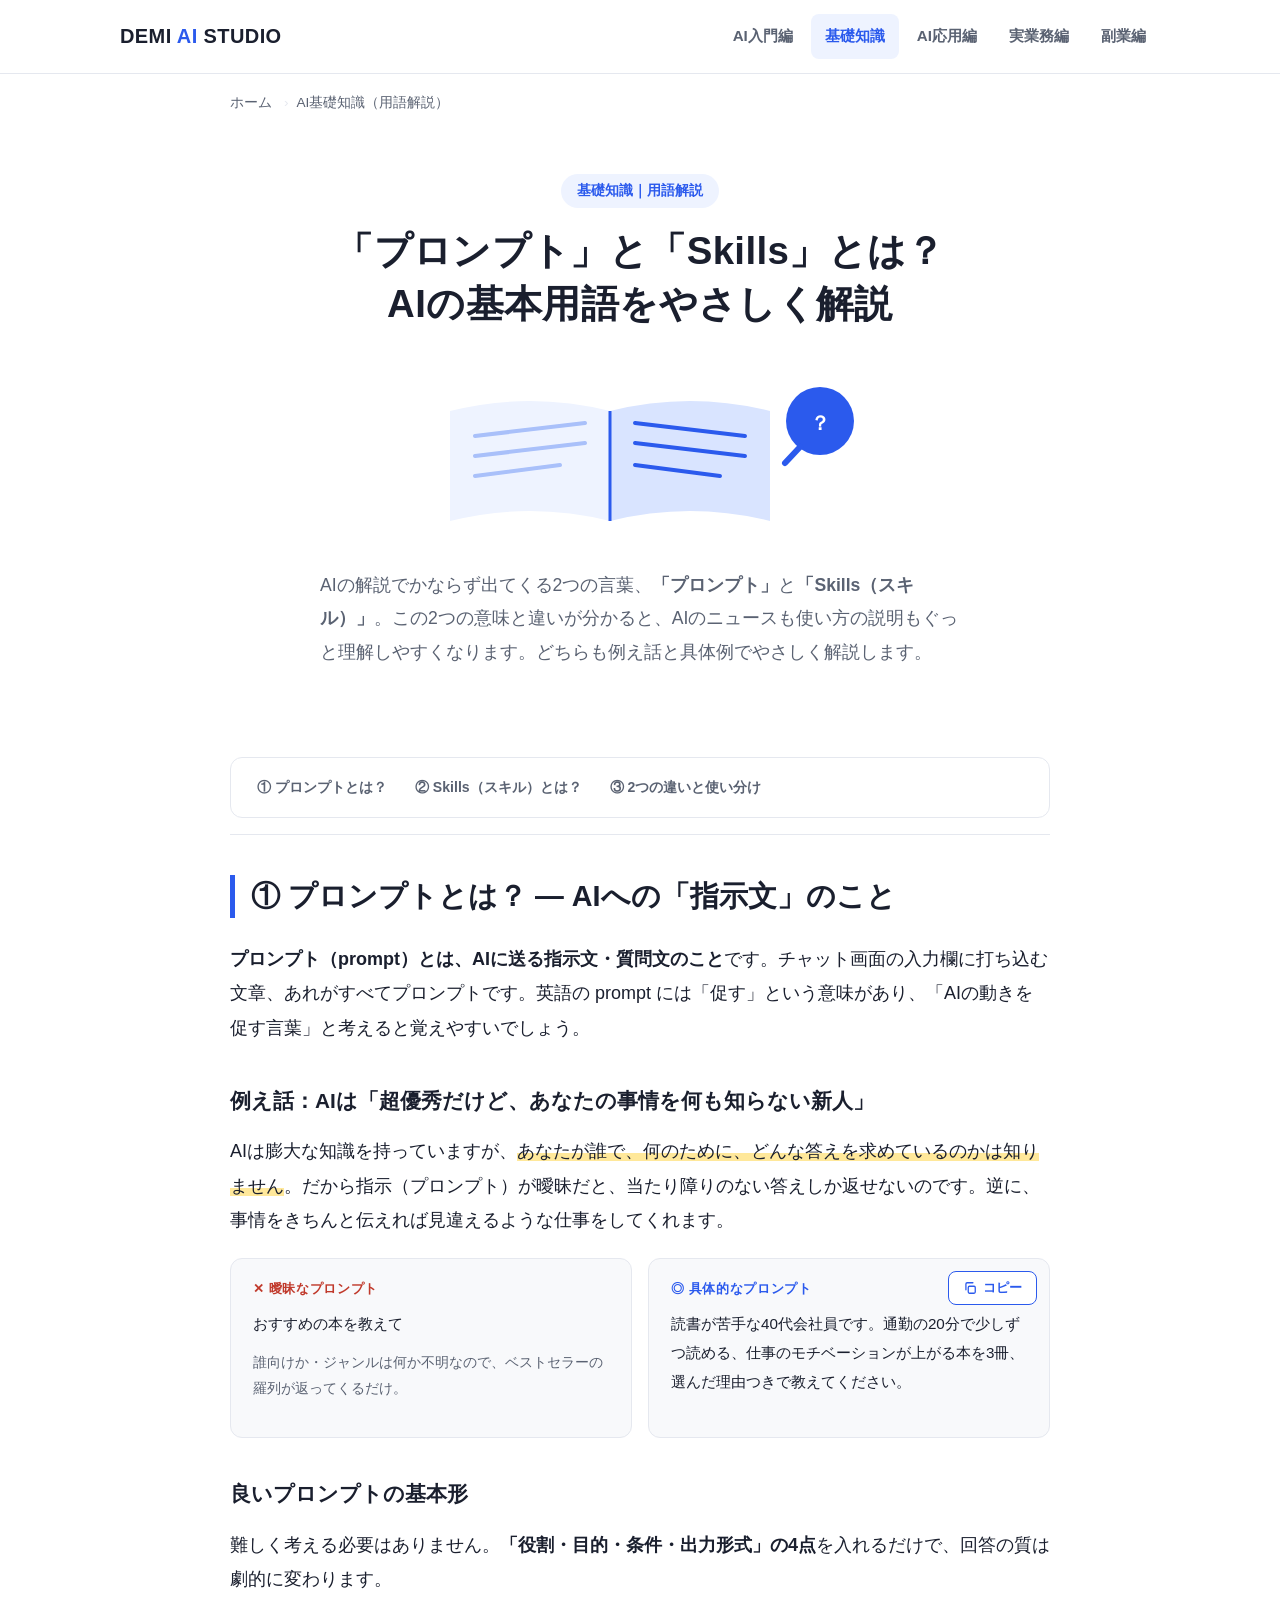
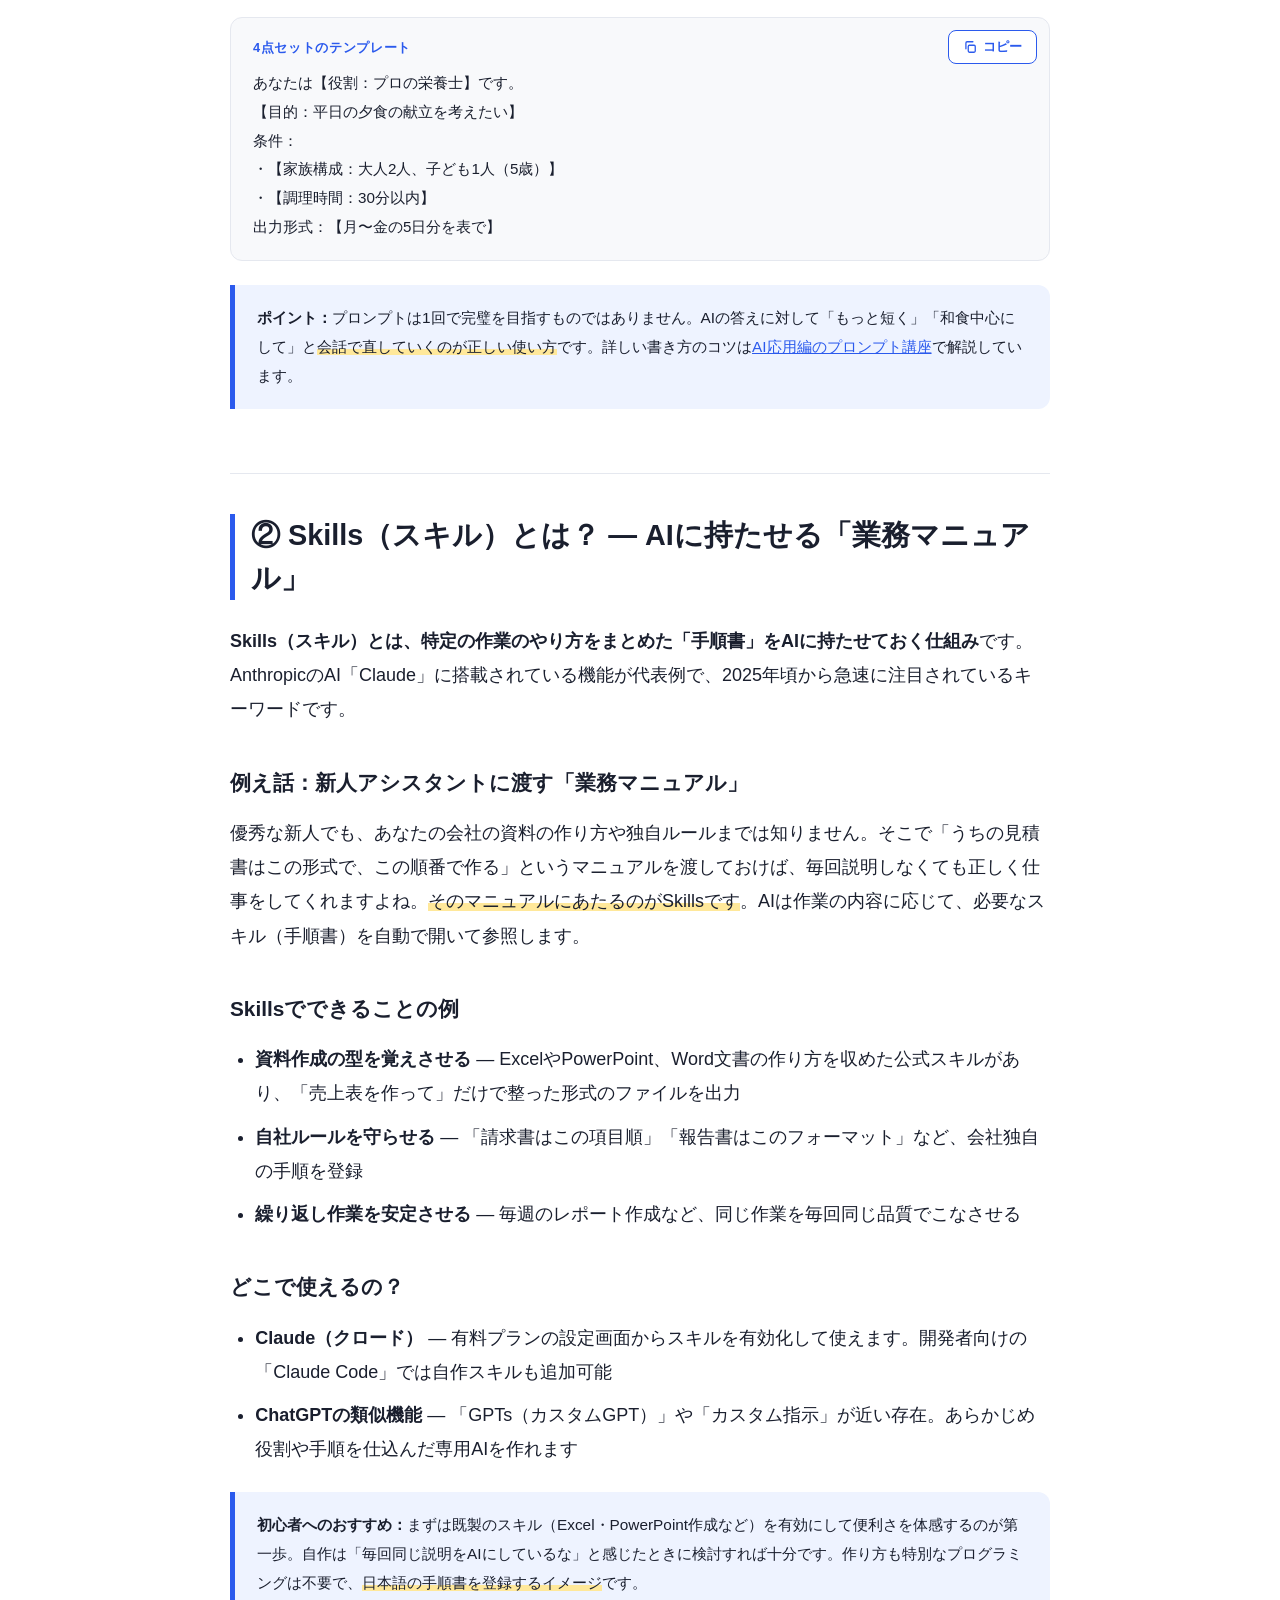
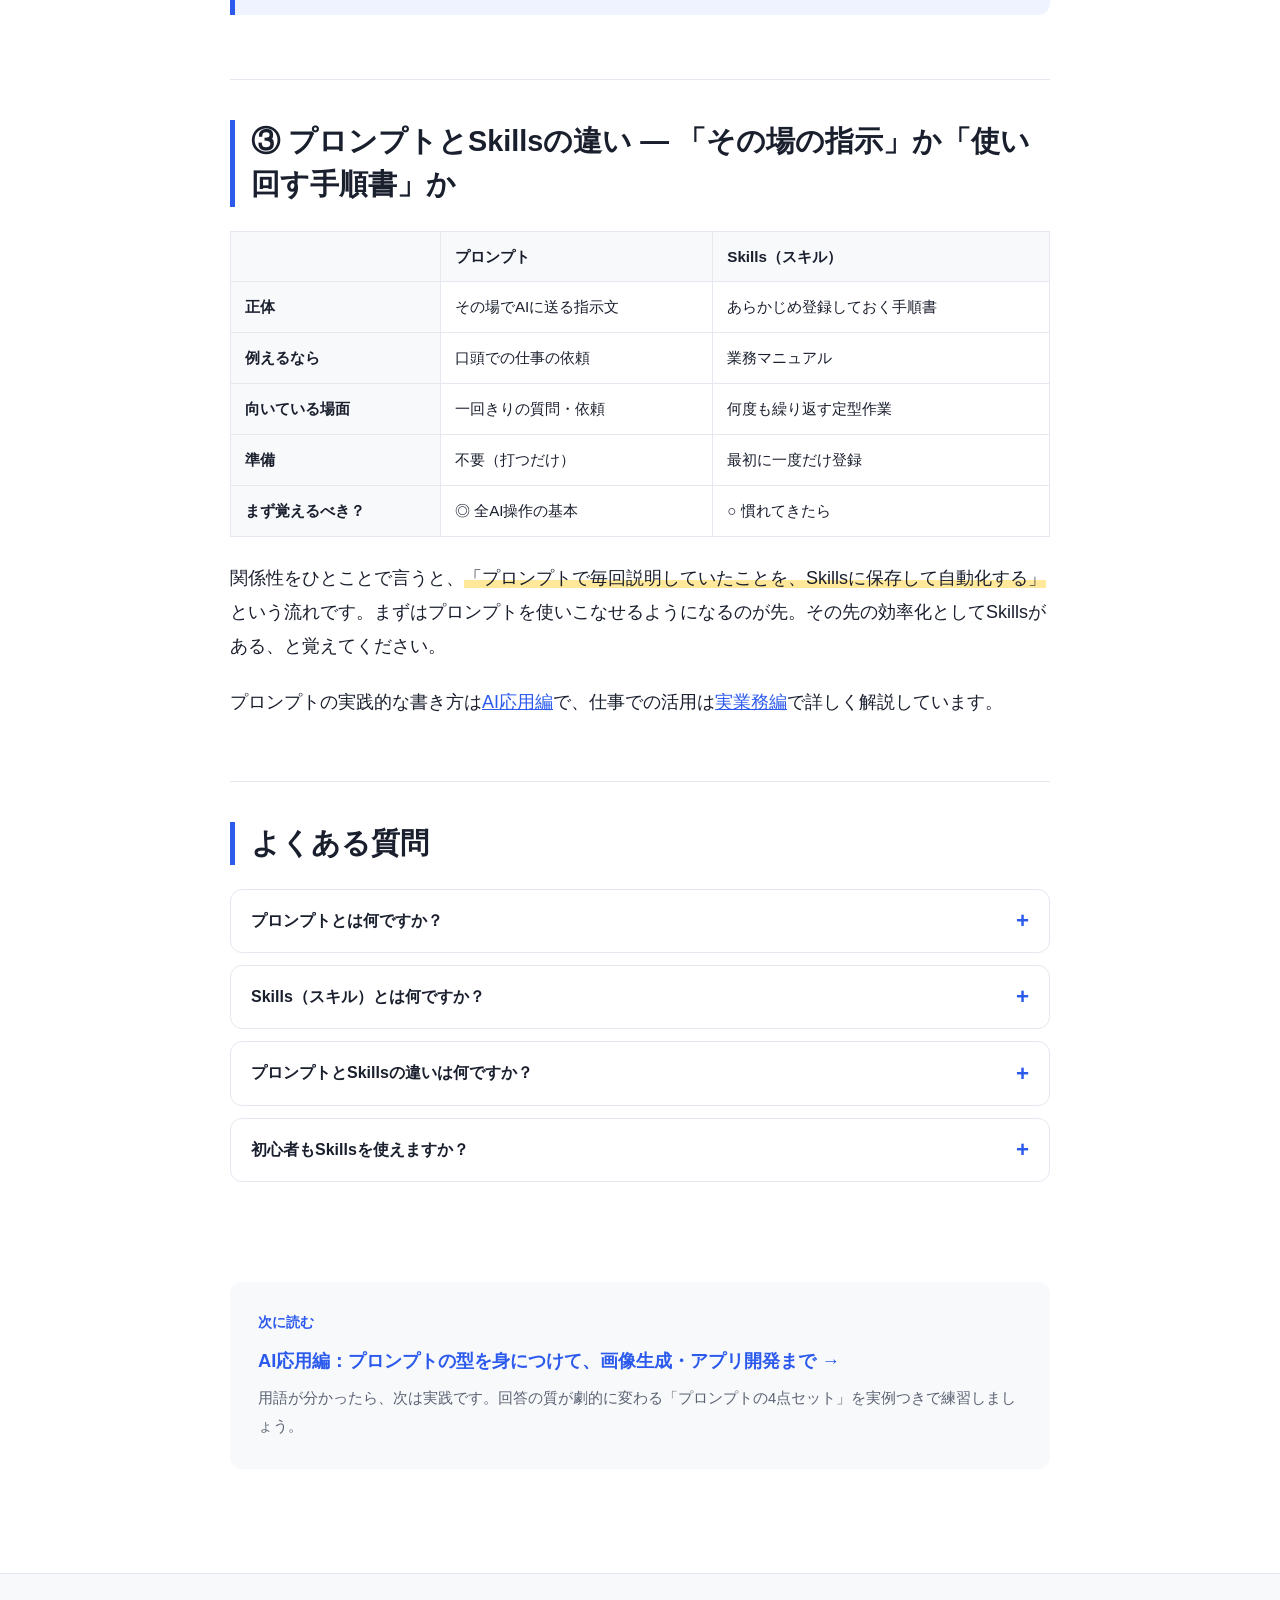
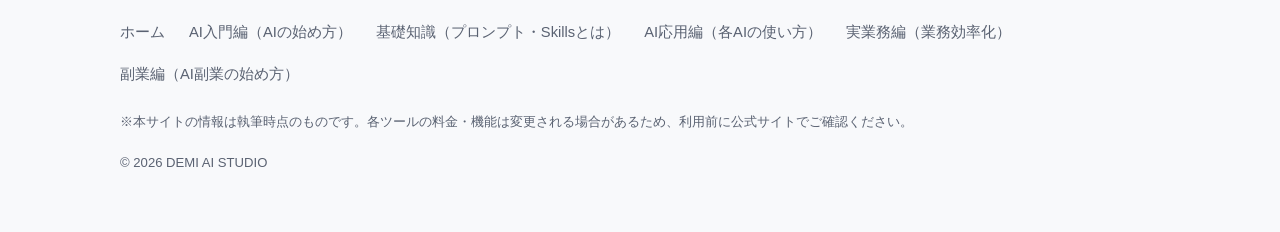
==== basics.html @ bce62a47 "Add DEMI AI STUDIO site with AI basics page Co-Authored-By: Claude Opus 4.8 <noreply@anthropic.com>" ====
<!DOCTYPE html>
<html lang="ja">
<head>
<meta charset="UTF-8">
<meta name="viewport" content="width=device-width, initial-scale=1.0">
<title>AI基礎知識｜プロンプトとは？Skills（スキル）とは？を初心者向けに解説 | DEMI AI STUDIO</title>
<meta name="description" content="AIでよく聞く「プロンプト」と「Skills（スキル）」を初心者向けにやさしく解説。プロンプトの意味と良い書き方の基本、AIに手順書を持たせるSkillsの仕組みと使いどころを、具体例つきで紹介します。">
<link rel="canonical" href="https://supadondada.github.io/demi-ai-studio/basics.html">
<meta property="og:type" content="article">
<meta property="og:site_name" content="DEMI AI STUDIO">
<meta property="og:title" content="AI基礎知識｜プロンプトとは？Skills（スキル）とは？を初心者向けに解説">
<meta property="og:description" content="「プロンプト」と「Skills（スキル）」の意味・違い・使いどころを、初心者向けに具体例つきで解説。">
<meta property="og:url" content="https://supadondada.github.io/demi-ai-studio/basics.html">
<meta property="og:image" content="https://supadondada.github.io/demi-ai-studio/ogp.png">
<meta property="og:locale" content="ja_JP">
<meta name="twitter:card" content="summary_large_image">
<meta name="twitter:title" content="AI基礎知識｜プロンプトとは？Skills（スキル）とは？を初心者向けに解説">
<meta name="twitter:description" content="「プロンプト」と「Skills（スキル）」の意味・違い・使いどころを初心者向けに解説。">
<link rel="stylesheet" href="style.css">
<script src="script.js" defer></script>
<script type="application/ld+json">
{
  "@context": "https://schema.org",
  "@type": "Article",
  "headline": "AI基礎知識｜プロンプトとは？Skills（スキル）とは？を初心者向けに解説",
  "description": "AI用語「プロンプト」と「Skills（スキル）」の意味・違い・使いどころを初心者向けに解説",
  "inLanguage": "ja",
  "mainEntityOfPage": "https://supadondada.github.io/demi-ai-studio/basics.html",
  "author": { "@type": "Organization", "name": "DEMI AI STUDIO" },
  "publisher": { "@type": "Organization", "name": "DEMI AI STUDIO" }
}
</script>
<script type="application/ld+json">
{
  "@context": "https://schema.org",
  "@type": "BreadcrumbList",
  "itemListElement": [
    { "@type": "ListItem", "position": 1, "name": "ホーム", "item": "https://supadondada.github.io/demi-ai-studio/" },
    { "@type": "ListItem", "position": 2, "name": "AI基礎知識（用語解説）", "item": "https://supadondada.github.io/demi-ai-studio/basics.html" }
  ]
}
</script>
<script type="application/ld+json">
{
  "@context": "https://schema.org",
  "@type": "FAQPage",
  "mainEntity": [
    {
      "@type": "Question",
      "name": "プロンプトとは何ですか？",
      "acceptedAnswer": { "@type": "Answer", "text": "プロンプトとは、AIに送る指示文・質問文のことです。「メールを書いて」のような一言もプロンプトですが、役割・目的・条件・出力形式を含めて具体的に書くほど、AIの回答の質は大きく向上します。" }
    },
    {
      "@type": "Question",
      "name": "Skills（スキル）とは何ですか？",
      "acceptedAnswer": { "@type": "Answer", "text": "Skillsとは、特定の作業のやり方をまとめた「手順書」をAIに持たせておく仕組みです。Anthropic社のClaudeに搭載されている機能が代表例で、資料作成や定型業務などをスキルとして登録しておくと、毎回細かく指示しなくても安定した品質で作業してくれます。" }
    },
    {
      "@type": "Question",
      "name": "プロンプトとSkillsの違いは何ですか？",
      "acceptedAnswer": { "@type": "Answer", "text": "プロンプトは「その場での指示」、Skillsは「使い回せる手順書」です。毎回同じ説明を打ち込むのがプロンプト、一度登録すれば必要なときにAIが自動で参照するのがSkills、と覚えると分かりやすいです。" }
    },
    {
      "@type": "Question",
      "name": "初心者もSkillsを使えますか？",
      "acceptedAnswer": { "@type": "Answer", "text": "使えます。ClaudeにはExcelやPowerPointの資料作成など公式の既製スキルが用意されており、有効にするだけで使えます。自作する場合も特別なプログラミングは不要で、日本語で書いた手順書を登録するイメージです。" }
    }
  ]
}
</script>
</head>
<body>

<header class="site-header">
  <div class="header-inner">
    <a href="index.html" class="site-logo">DEMI <span>AI</span> STUDIO</a>
    <nav class="global-nav" aria-label="グローバルナビゲーション">
      <ul>
        <li><a href="start.html">AI入門編</a></li>
        <li><a href="basics.html" aria-current="page">基礎知識</a></li>
        <li><a href="howto.html">AI応用編</a></li>
        <li><a href="business.html">実業務編</a></li>
        <li><a href="sidejob.html">副業編</a></li>
      </ul>
    </nav>
  </div>
</header>

<nav class="breadcrumb" aria-label="パンくずリスト">
  <ol>
    <li><a href="index.html">ホーム</a></li>
    <li>AI基礎知識（用語解説）</li>
  </ol>
</nav>

<main>
  <article>
    <div class="hero">
      <p class="hero-label">基礎知識｜用語解説</p>
      <h1>「プロンプト」と「Skills」とは？<br>AIの基本用語をやさしく解説</h1>
      <div class="hero-visual" role="img" aria-label="開いた本と吹き出しで、AI用語を学ぶことを表したイラスト">
        <svg viewBox="0 0 560 210" xmlns="http://www.w3.org/2000/svg" aria-hidden="true">
          <path d="M 90 60 Q 170 40 250 60 L 250 170 Q 170 150 90 170 Z" fill="#eef3ff"/>
          <path d="M 250 60 Q 330 40 410 60 L 410 170 Q 330 150 250 170 Z" fill="#d9e4ff"/>
          <line x1="250" y1="60" x2="250" y2="170" stroke="#2b5aed" stroke-width="3"/>
          <line x1="115" y1="85" x2="225" y2="72" stroke="#a9c0fa" stroke-width="4" stroke-linecap="round"/>
          <line x1="115" y1="105" x2="225" y2="92" stroke="#a9c0fa" stroke-width="4" stroke-linecap="round"/>
          <line x1="115" y1="125" x2="200" y2="114" stroke="#a9c0fa" stroke-width="4" stroke-linecap="round"/>
          <line x1="275" y1="72" x2="385" y2="85" stroke="#2b5aed" stroke-width="4" stroke-linecap="round"/>
          <line x1="275" y1="92" x2="385" y2="105" stroke="#2b5aed" stroke-width="4" stroke-linecap="round"/>
          <line x1="275" y1="114" x2="360" y2="125" stroke="#2b5aed" stroke-width="4" stroke-linecap="round"/>
          <circle cx="460" cy="70 " r="34" fill="#2b5aed"/>
          <text x="460" y="79" font-size="20" font-weight="bold" fill="#ffffff" text-anchor="middle">？</text>
          <path d="M 440 96 L 425 112" stroke="#2b5aed" stroke-width="6" stroke-linecap="round"/>
        </svg>
      </div>
      <p class="lead">AIの解説でかならず出てくる2つの言葉、<strong>「プロンプト」</strong>と<strong>「Skills（スキル）」</strong>。この2つの意味と違いが分かると、AIのニュースも使い方の説明もぐっと理解しやすくなります。どちらも例え話と具体例でやさしく解説します。</p>
    </div>

    <div class="content">

      <nav class="anchor-nav" aria-label="ページ内ナビゲーション">
        <ul>
          <li><a href="#prompt">① プロンプトとは？</a></li>
          <li><a href="#skills">② Skills（スキル）とは？</a></li>
          <li><a href="#difference">③ 2つの違いと使い分け</a></li>
        </ul>
      </nav>

      <section class="section" aria-labelledby="prompt">
        <h2 id="prompt">① プロンプトとは？ — AIへの「指示文」のこと</h2>
        <p><strong>プロンプト（prompt）とは、AIに送る指示文・質問文のこと</strong>です。チャット画面の入力欄に打ち込む文章、あれがすべてプロンプトです。英語の prompt には「促す」という意味があり、「AIの動きを促す言葉」と考えると覚えやすいでしょう。</p>

        <h3>例え話：AIは「超優秀だけど、あなたの事情を何も知らない新人」</h3>
        <p>AIは膨大な知識を持っていますが、<em>あなたが誰で、何のために、どんな答えを求めているのかは知りません</em>。だから指示（プロンプト）が曖昧だと、当たり障りのない答えしか返せないのです。逆に、事情をきちんと伝えれば見違えるような仕事をしてくれます。</p>

        <div class="good-bad">
          <div class="prompt-box bad">
            <span class="prompt-label">✕ 曖昧なプロンプト</span>
            <code>おすすめの本を教えて</code>
            <p style="margin-top:10px; font-size:0.88rem; color:#5a6272;">誰向けか・ジャンルは何か不明なので、ベストセラーの羅列が返ってくるだけ。</p>
          </div>
          <div class="prompt-box">
            <span class="prompt-label">◎ 具体的なプロンプト</span>
            <code>読書が苦手な40代会社員です。通勤の20分で少しずつ読める、仕事のモチベーションが上がる本を3冊、選んだ理由つきで教えてください。</code>
          </div>
        </div>

        <h3>良いプロンプトの基本形</h3>
        <p>難しく考える必要はありません。<strong>「役割・目的・条件・出力形式」の4点</strong>を入れるだけで、回答の質は劇的に変わります。</p>
        <div class="prompt-box">
          <span class="prompt-label">4点セットのテンプレート</span>
          <code>あなたは【役割：プロの栄養士】です。
【目的：平日の夕食の献立を考えたい】
条件：
・【家族構成：大人2人、子ども1人（5歳）】
・【調理時間：30分以内】
出力形式：【月〜金の5日分を表で】</code>
        </div>
        <div class="note-box">
          <strong>ポイント：</strong>プロンプトは1回で完璧を目指すものではありません。AIの答えに対して「もっと短く」「和食中心にして」と<em>会話で直していくのが正しい使い方</em>です。詳しい書き方のコツは<a href="howto.html#prompt">AI応用編のプロンプト講座</a>で解説しています。
        </div>
      </section>

      <section class="section" aria-labelledby="skills">
        <h2 id="skills">② Skills（スキル）とは？ — AIに持たせる「業務マニュアル」</h2>
        <p><strong>Skills（スキル）とは、特定の作業のやり方をまとめた「手順書」をAIに持たせておく仕組み</strong>です。AnthropicのAI「Claude」に搭載されている機能が代表例で、2025年頃から急速に注目されているキーワードです。</p>

        <h3>例え話：新人アシスタントに渡す「業務マニュアル」</h3>
        <p>優秀な新人でも、あなたの会社の資料の作り方や独自ルールまでは知りません。そこで「うちの見積書はこの形式で、この順番で作る」というマニュアルを渡しておけば、毎回説明しなくても正しく仕事をしてくれますよね。<em>そのマニュアルにあたるのがSkillsです</em>。AIは作業の内容に応じて、必要なスキル（手順書）を自動で開いて参照します。</p>

        <h3>Skillsでできることの例</h3>
        <ul>
          <li><strong>資料作成の型を覚えさせる</strong> — ExcelやPowerPoint、Word文書の作り方を収めた公式スキルがあり、「売上表を作って」だけで整った形式のファイルを出力</li>
          <li><strong>自社ルールを守らせる</strong> — 「請求書はこの項目順」「報告書はこのフォーマット」など、会社独自の手順を登録</li>
          <li><strong>繰り返し作業を安定させる</strong> — 毎週のレポート作成など、同じ作業を毎回同じ品質でこなさせる</li>
        </ul>

        <h3>どこで使えるの？</h3>
        <ul>
          <li><strong>Claude（クロード）</strong> — 有料プランの設定画面からスキルを有効化して使えます。開発者向けの「Claude Code」では自作スキルも追加可能</li>
          <li><strong>ChatGPTの類似機能</strong> — 「GPTs（カスタムGPT）」や「カスタム指示」が近い存在。あらかじめ役割や手順を仕込んだ専用AIを作れます</li>
        </ul>
        <div class="note-box">
          <strong>初心者へのおすすめ：</strong>まずは既製のスキル（Excel・PowerPoint作成など）を有効にして便利さを体感するのが第一歩。自作は「毎回同じ説明をAIにしているな」と感じたときに検討すれば十分です。作り方も特別なプログラミングは不要で、<em>日本語の手順書を登録するイメージ</em>です。
        </div>
      </section>

      <section class="section" aria-labelledby="difference">
        <h2 id="difference">③ プロンプトとSkillsの違い — 「その場の指示」か「使い回す手順書」か</h2>
        <div class="table-wrap">
          <table>
            <thead>
              <tr><th></th><th>プロンプト</th><th>Skills（スキル）</th></tr>
            </thead>
            <tbody>
              <tr><th>正体</th><td>その場でAIに送る指示文</td><td>あらかじめ登録しておく手順書</td></tr>
              <tr><th>例えるなら</th><td>口頭での仕事の依頼</td><td>業務マニュアル</td></tr>
              <tr><th>向いている場面</th><td>一回きりの質問・依頼</td><td>何度も繰り返す定型作業</td></tr>
              <tr><th>準備</th><td>不要（打つだけ）</td><td>最初に一度だけ登録</td></tr>
              <tr><th>まず覚えるべき？</th><td>◎ 全AI操作の基本</td><td>○ 慣れてきたら</td></tr>
            </tbody>
          </table>
        </div>
        <p>関係性をひとことで言うと、<em>「プロンプトで毎回説明していたことを、Skillsに保存して自動化する」</em>という流れです。まずはプロンプトを使いこなせるようになるのが先。その先の効率化としてSkillsがある、と覚えてください。</p>
        <p>プロンプトの実践的な書き方は<a href="howto.html#prompt">AI応用編</a>で、仕事での活用は<a href="business.html">実業務編</a>で詳しく解説しています。</p>
      </section>

      <section class="section faq" aria-labelledby="faq">
        <h2 id="faq">よくある質問</h2>
        <details>
          <summary>プロンプトとは何ですか？</summary>
          <p class="faq-a">AIに送る指示文・質問文のことです。「メールを書いて」のような一言もプロンプトですが、役割・目的・条件・出力形式を含めて具体的に書くほど、AIの回答の質は大きく向上します。</p>
        </details>
        <details>
          <summary>Skills（スキル）とは何ですか？</summary>
          <p class="faq-a">特定の作業のやり方をまとめた「手順書」をAIに持たせておく仕組みです。Claudeの機能が代表例で、資料作成や定型業務をスキルとして登録すると、毎回細かく指示しなくても安定した品質で作業してくれます。</p>
        </details>
        <details>
          <summary>プロンプトとSkillsの違いは何ですか？</summary>
          <p class="faq-a">プロンプトは「その場での指示」、Skillsは「使い回せる手順書」です。毎回同じ説明を打ち込むのがプロンプト、一度登録すればAIが必要なときに自動で参照するのがSkillsです。</p>
        </details>
        <details>
          <summary>初心者もSkillsを使えますか？</summary>
          <p class="faq-a">使えます。ClaudeにはExcelやPowerPoint資料作成などの既製スキルが用意されており、有効にするだけで使えます。自作する場合もプログラミングは不要で、日本語で書いた手順書を登録するイメージです。</p>
        </details>
      </section>

      <aside class="next-read">
        <span class="next-label">次に読む</span>
        <a href="howto.html">AI応用編：プロンプトの型を身につけて、画像生成・アプリ開発まで →</a>
        <p>用語が分かったら、次は実践です。回答の質が劇的に変わる「プロンプトの4点セット」を実例つきで練習しましょう。</p>
      </aside>

    </div>
  </article>
</main>

<footer class="site-footer">
  <div class="footer-inner">
    <nav class="footer-nav" aria-label="フッターナビゲーション">
      <ul>
        <li><a href="index.html">ホーム</a></li>
        <li><a href="start.html">AI入門編（AIの始め方）</a></li>
        <li><a href="basics.html">基礎知識（プロンプト・Skillsとは）</a></li>
        <li><a href="howto.html">AI応用編（各AIの使い方）</a></li>
        <li><a href="business.html">実業務編（業務効率化）</a></li>
        <li><a href="sidejob.html">副業編（AI副業の始め方）</a></li>
      </ul>
    </nav>
    <p class="footer-note">※本サイトの情報は執筆時点のものです。各ツールの料金・機能は変更される場合があるため、利用前に公式サイトでご確認ください。</p>
    <p class="copyright">© 2026 DEMI AI STUDIO</p>
  </div>
</footer>

</body>
</html>
---- style.css ----
/* ============================================
   DEMI AI STUDIO — 共通スタイル
   白ベース / 文字大きめ / アクセント1色 (#2b5aed)
   ============================================ */

:root {
  --accent: #2b5aed;
  --accent-soft: #eef3ff;
  --text: #1a1f2e;
  --text-sub: #5a6272;
  --bg: #ffffff;
  --bg-alt: #f8f9fb;
  --line: #e5e8ef;
  --radius: 12px;
  --maxw: 860px;
}

* { margin: 0; padding: 0; box-sizing: border-box; }

html { scroll-behavior: smooth; scroll-padding-top: 90px; }

body {
  font-family: -apple-system, BlinkMacSystemFont, "Hiragino Kaku Gothic ProN",
    "Hiragino Sans", "Yu Gothic", "Meiryo", sans-serif;
  font-size: 18px;
  line-height: 1.9;
  color: var(--text);
  background: var(--bg);
  -webkit-font-smoothing: antialiased;
}

/* ---------- ヘッダー ---------- */
.site-header {
  position: sticky;
  top: 0;
  z-index: 100;
  background: rgba(255, 255, 255, 0.95);
  backdrop-filter: blur(8px);
  border-bottom: 1px solid var(--line);
}
.header-inner {
  max-width: 1080px;
  margin: 0 auto;
  padding: 14px 20px;
  display: flex;
  align-items: center;
  justify-content: space-between;
  flex-wrap: wrap;
  gap: 8px 16px;
}
.site-logo {
  font-size: 1.25rem;
  font-weight: 800;
  color: var(--text);
  text-decoration: none;
  letter-spacing: 0.02em;
}
.site-logo span { color: var(--accent); }
.global-nav ul {
  display: flex;
  flex-wrap: wrap;
  gap: 4px;
  list-style: none;
}
.global-nav a {
  display: inline-block;
  padding: 8px 14px;
  font-size: 0.95rem;
  font-weight: 600;
  color: var(--text-sub);
  text-decoration: none;
  border-radius: 8px;
  transition: 0.2s;
}
.global-nav a:hover { color: var(--accent); background: var(--accent-soft); }
.global-nav a[aria-current="page"] { color: var(--accent); background: var(--accent-soft); }

/* ---------- パンくず ---------- */
.breadcrumb {
  max-width: var(--maxw);
  margin: 0 auto;
  padding: 16px 20px 0;
  font-size: 0.85rem;
  color: var(--text-sub);
}
.breadcrumb ol { list-style: none; display: flex; flex-wrap: wrap; gap: 4px; }
.breadcrumb li + li::before { content: "›"; margin: 0 8px; color: var(--line); }
.breadcrumb a { color: var(--text-sub); text-decoration: none; }
.breadcrumb a:hover { color: var(--accent); }

/* ---------- ヒーロー ---------- */
.hero {
  max-width: var(--maxw);
  margin: 0 auto;
  padding: 56px 20px 48px;
  text-align: center;
}
.hero h1 {
  font-size: 2.4rem;
  line-height: 1.4;
  font-weight: 800;
  letter-spacing: 0.01em;
  margin-bottom: 20px;
}
.hero .lead {
  font-size: 1.1rem;
  color: var(--text-sub);
  max-width: 640px;
  margin: 0 auto 32px;
  text-align: left;
}
.hero-visual { margin: 0 auto 8px; max-width: 560px; }
.hero-visual svg { width: 100%; height: auto; display: block; }
.hero-label {
  display: inline-block;
  padding: 4px 16px;
  margin-bottom: 16px;
  font-size: 0.85rem;
  font-weight: 700;
  color: var(--accent);
  background: var(--accent-soft);
  border-radius: 999px;
}

/* ---------- 本文 ---------- */
main { display: block; }
.content {
  max-width: var(--maxw);
  margin: 0 auto;
  padding: 0 20px 64px;
}
.section { padding: 40px 0; border-top: 1px solid var(--line); }
.section:first-child { border-top: none; }

h2 {
  font-size: 1.8rem;
  line-height: 1.5;
  font-weight: 800;
  margin-bottom: 24px;
  padding-left: 16px;
  border-left: 5px solid var(--accent);
}
h3 {
  font-size: 1.3rem;
  font-weight: 700;
  margin: 36px 0 14px;
}
h4 { font-size: 1.05rem; font-weight: 700; margin: 24px 0 10px; }

p { margin-bottom: 1.2em; }
.section ul, .section ol { margin: 0 0 1.4em 1.4em; }
.section li { margin-bottom: 0.5em; }

a { color: var(--accent); }
strong { font-weight: 700; }
em { font-style: normal; background: linear-gradient(transparent 62%, #ffe89a 62%); }

/* ---------- カード ---------- */
.card-grid {
  display: grid;
  grid-template-columns: repeat(auto-fit, minmax(250px, 1fr));
  gap: 20px;
  margin: 24px 0;
}
.card {
  border: 1px solid var(--line);
  border-radius: var(--radius);
  padding: 24px;
  background: var(--bg);
  transition: 0.2s;
}
.card:hover { border-color: var(--accent); box-shadow: 0 4px 20px rgba(43, 90, 237, 0.08); }
.card h3 { margin: 8px 0 10px; font-size: 1.15rem; }
.card p { font-size: 0.95rem; color: var(--text-sub); margin-bottom: 0; }
.card .card-tag {
  display: inline-block;
  font-size: 0.78rem;
  font-weight: 700;
  color: var(--accent);
  background: var(--accent-soft);
  border-radius: 6px;
  padding: 2px 10px;
}
a.card-link {
  display: block;
  text-decoration: none;
  color: inherit;
}

/* ---------- ツール紹介カード ---------- */
.tool {
  border: 1px solid var(--line);
  border-radius: var(--radius);
  padding: 22px 24px;
  margin: 16px 0;
  background: var(--bg);
}
.tool-head {
  display: flex;
  align-items: baseline;
  flex-wrap: wrap;
  gap: 8px 12px;
  margin-bottom: 8px;
}
.tool-head .tool-name { font-size: 1.15rem; font-weight: 800; }
.tool-head .tool-price {
  font-size: 0.8rem;
  font-weight: 700;
  padding: 2px 10px;
  border-radius: 6px;
  background: var(--accent-soft);
  color: var(--accent);
}
.tool p { font-size: 0.98rem; margin-bottom: 6px; }
.tool .tool-for { font-size: 0.88rem; color: var(--text-sub); }

/* ---------- 表 ---------- */
.table-wrap { overflow-x: auto; margin: 24px 0; }
table {
  width: 100%;
  border-collapse: collapse;
  font-size: 0.95rem;
  line-height: 1.7;
}
th, td {
  padding: 12px 14px;
  border: 1px solid var(--line);
  text-align: left;
  vertical-align: top;
}
th { background: var(--bg-alt); font-weight: 700; white-space: nowrap; }

/* ---------- 手順ステップ ---------- */
.steps { counter-reset: step; list-style: none; margin: 24px 0 !important; }
.steps > li {
  position: relative;
  padding: 0 0 28px 56px;
  counter-increment: step;
}
.steps > li::before {
  content: counter(step);
  position: absolute;
  left: 0;
  top: 0;
  width: 38px;
  height: 38px;
  border-radius: 50%;
  background: var(--accent);
  color: #fff;
  font-weight: 800;
  display: flex;
  align-items: center;
  justify-content: center;
}
.steps > li:not(:last-child)::after {
  content: "";
  position: absolute;
  left: 18px;
  top: 44px;
  bottom: 4px;
  width: 2px;
  background: var(--line);
}
.steps .step-title { font-weight: 700; font-size: 1.05rem; display: block; margin-bottom: 4px; }
.steps p { font-size: 0.96rem; margin-bottom: 0; }

/* ---------- 例文ボックス ---------- */
.prompt-box {
  position: relative;
  background: var(--bg-alt);
  border: 1px solid var(--line);
  border-radius: var(--radius);
  padding: 18px 22px;
  margin: 16px 0 24px;
  font-size: 0.95rem;
}
.prompt-box .prompt-label {
  display: block;
  font-size: 0.8rem;
  font-weight: 700;
  color: var(--accent);
  margin-bottom: 8px;
  letter-spacing: 0.05em;
  padding-right: 96px;
}

/* コピーボタン */
.copy-btn {
  position: absolute;
  top: 12px;
  right: 12px;
  display: inline-flex;
  align-items: center;
  gap: 6px;
  padding: 7px 14px;
  font-size: 0.8rem;
  font-weight: 700;
  font-family: inherit;
  color: var(--accent);
  background: #ffffff;
  border: 1px solid var(--accent);
  border-radius: 8px;
  cursor: pointer;
  transition: 0.2s;
  min-height: 34px;
}
.copy-btn:hover { background: var(--accent-soft); }
.copy-btn:active { transform: scale(0.96); }
.copy-btn.copied {
  color: #ffffff;
  background: #1ea86a;
  border-color: #1ea86a;
}
.copy-btn svg { width: 14px; height: 14px; }
.prompt-box code, .prompt-box pre {
  font-family: inherit;
  white-space: pre-wrap;
  display: block;
}
.good-bad { display: grid; grid-template-columns: 1fr 1fr; gap: 16px; margin: 20px 0; }
.good-bad .prompt-box { margin: 0; }
.good-bad .bad .prompt-label { color: #c0392b; }
@media (max-width: 640px) { .good-bad { grid-template-columns: 1fr; } }

/* ---------- 注意ボックス ---------- */
.note-box {
  border-left: 5px solid var(--accent);
  background: var(--accent-soft);
  border-radius: 0 var(--radius) var(--radius) 0;
  padding: 18px 22px;
  margin: 24px 0;
  font-size: 0.96rem;
}
.note-box.warn { border-left-color: #e6a23c; background: #fdf6ec; }

/* ---------- ページ内アンカーナビ ---------- */
.anchor-nav {
  position: sticky;
  top: 68px;
  z-index: 50;
  background: var(--bg);
  border: 1px solid var(--line);
  border-radius: var(--radius);
  padding: 10px 14px;
  margin: 8px 0 16px;
}
.anchor-nav ul {
  list-style: none;
  display: flex;
  flex-wrap: wrap;
  gap: 4px;
  margin: 0 !important;
}
.anchor-nav a {
  display: inline-block;
  padding: 6px 12px;
  font-size: 0.88rem;
  font-weight: 600;
  color: var(--text-sub);
  text-decoration: none;
  border-radius: 8px;
}
.anchor-nav a:hover { color: var(--accent); background: var(--accent-soft); }

/* ---------- FAQ ---------- */
.faq details {
  border: 1px solid var(--line);
  border-radius: var(--radius);
  margin-bottom: 12px;
  overflow: hidden;
}
.faq summary {
  cursor: pointer;
  padding: 16px 20px;
  font-weight: 700;
  font-size: 1rem;
  list-style: none;
  position: relative;
  padding-right: 44px;
}
.faq summary::-webkit-details-marker { display: none; }
.faq summary::after {
  content: "+";
  position: absolute;
  right: 20px;
  top: 50%;
  transform: translateY(-50%);
  font-size: 1.4rem;
  color: var(--accent);
}
.faq details[open] summary::after { content: "−"; }
.faq .faq-a { padding: 0 20px 16px; font-size: 0.96rem; color: var(--text-sub); }

/* ---------- 次に読む ---------- */
.next-read {
  margin: 48px 0 0;
  padding: 28px;
  background: var(--bg-alt);
  border-radius: var(--radius);
}
.next-read .next-label {
  font-size: 0.85rem;
  font-weight: 700;
  color: var(--accent);
  display: block;
  margin-bottom: 8px;
}
.next-read a { font-size: 1.15rem; font-weight: 800; text-decoration: none; }
.next-read a:hover { text-decoration: underline; }
.next-read p { font-size: 0.92rem; color: var(--text-sub); margin: 6px 0 0; }

/* ---------- CTAボタン ---------- */
.btn {
  display: inline-block;
  padding: 14px 36px;
  background: var(--accent);
  color: #fff;
  font-weight: 700;
  font-size: 1rem;
  text-decoration: none;
  border-radius: 999px;
  transition: 0.2s;
}
.btn:hover { opacity: 0.85; transform: translateY(-1px); }

/* ---------- フッター ---------- */
.site-footer {
  border-top: 1px solid var(--line);
  background: var(--bg-alt);
  margin-top: 40px;
}
.footer-inner {
  max-width: 1080px;
  margin: 0 auto;
  padding: 40px 20px;
}
.footer-nav ul {
  list-style: none;
  display: flex;
  flex-wrap: wrap;
  gap: 8px 24px;
  margin-bottom: 20px;
}
.footer-nav a { color: var(--text-sub); text-decoration: none; font-size: 0.92rem; }
.footer-nav a:hover { color: var(--accent); }
.footer-note { font-size: 0.82rem; color: var(--text-sub); }
.copyright { font-size: 0.82rem; color: var(--text-sub); margin-top: 12px; }

/* ---------- レスポンシブ ---------- */
@media (max-width: 640px) {
  body { font-size: 17px; }
  .hero { padding: 36px 20px 32px; }
  .hero h1 { font-size: 1.7rem; }
  h2 { font-size: 1.45rem; }
  h3 { font-size: 1.15rem; }
  .header-inner { justify-content: center; }
  .anchor-nav { position: static; }
}
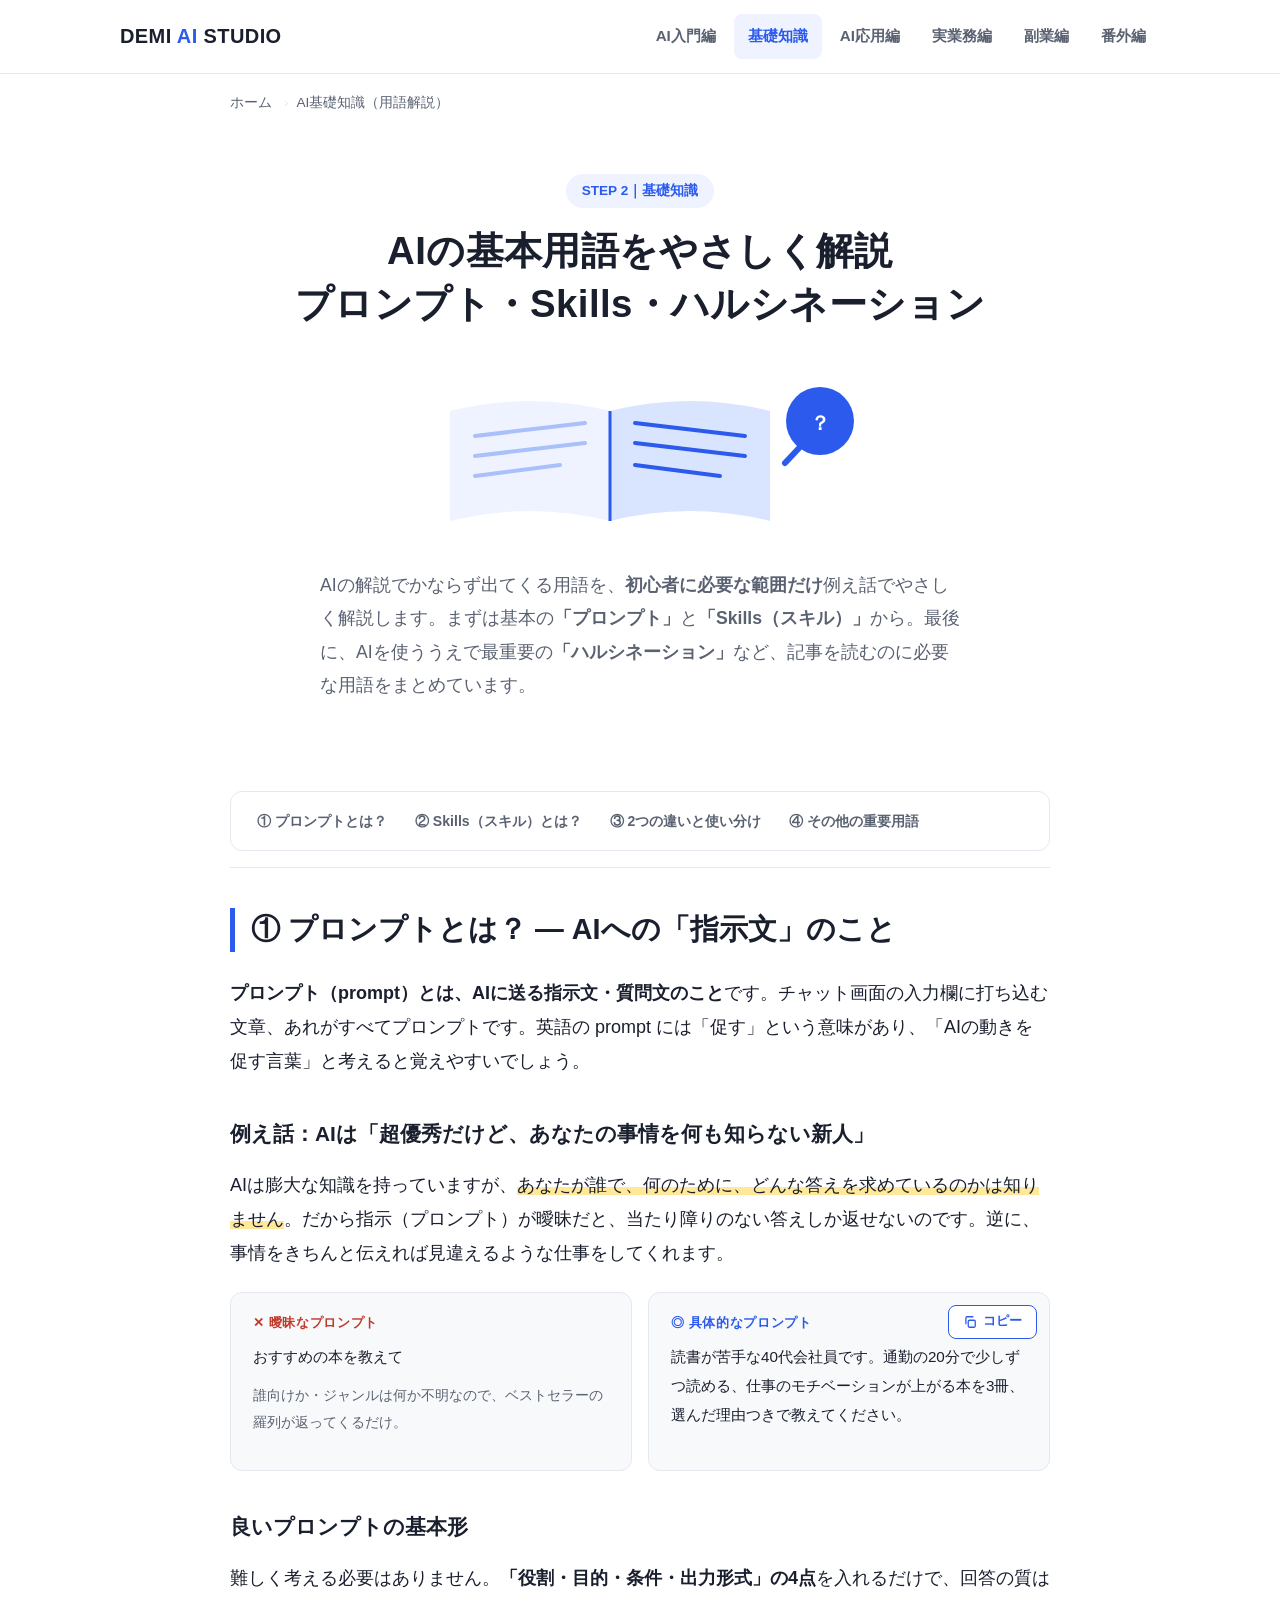
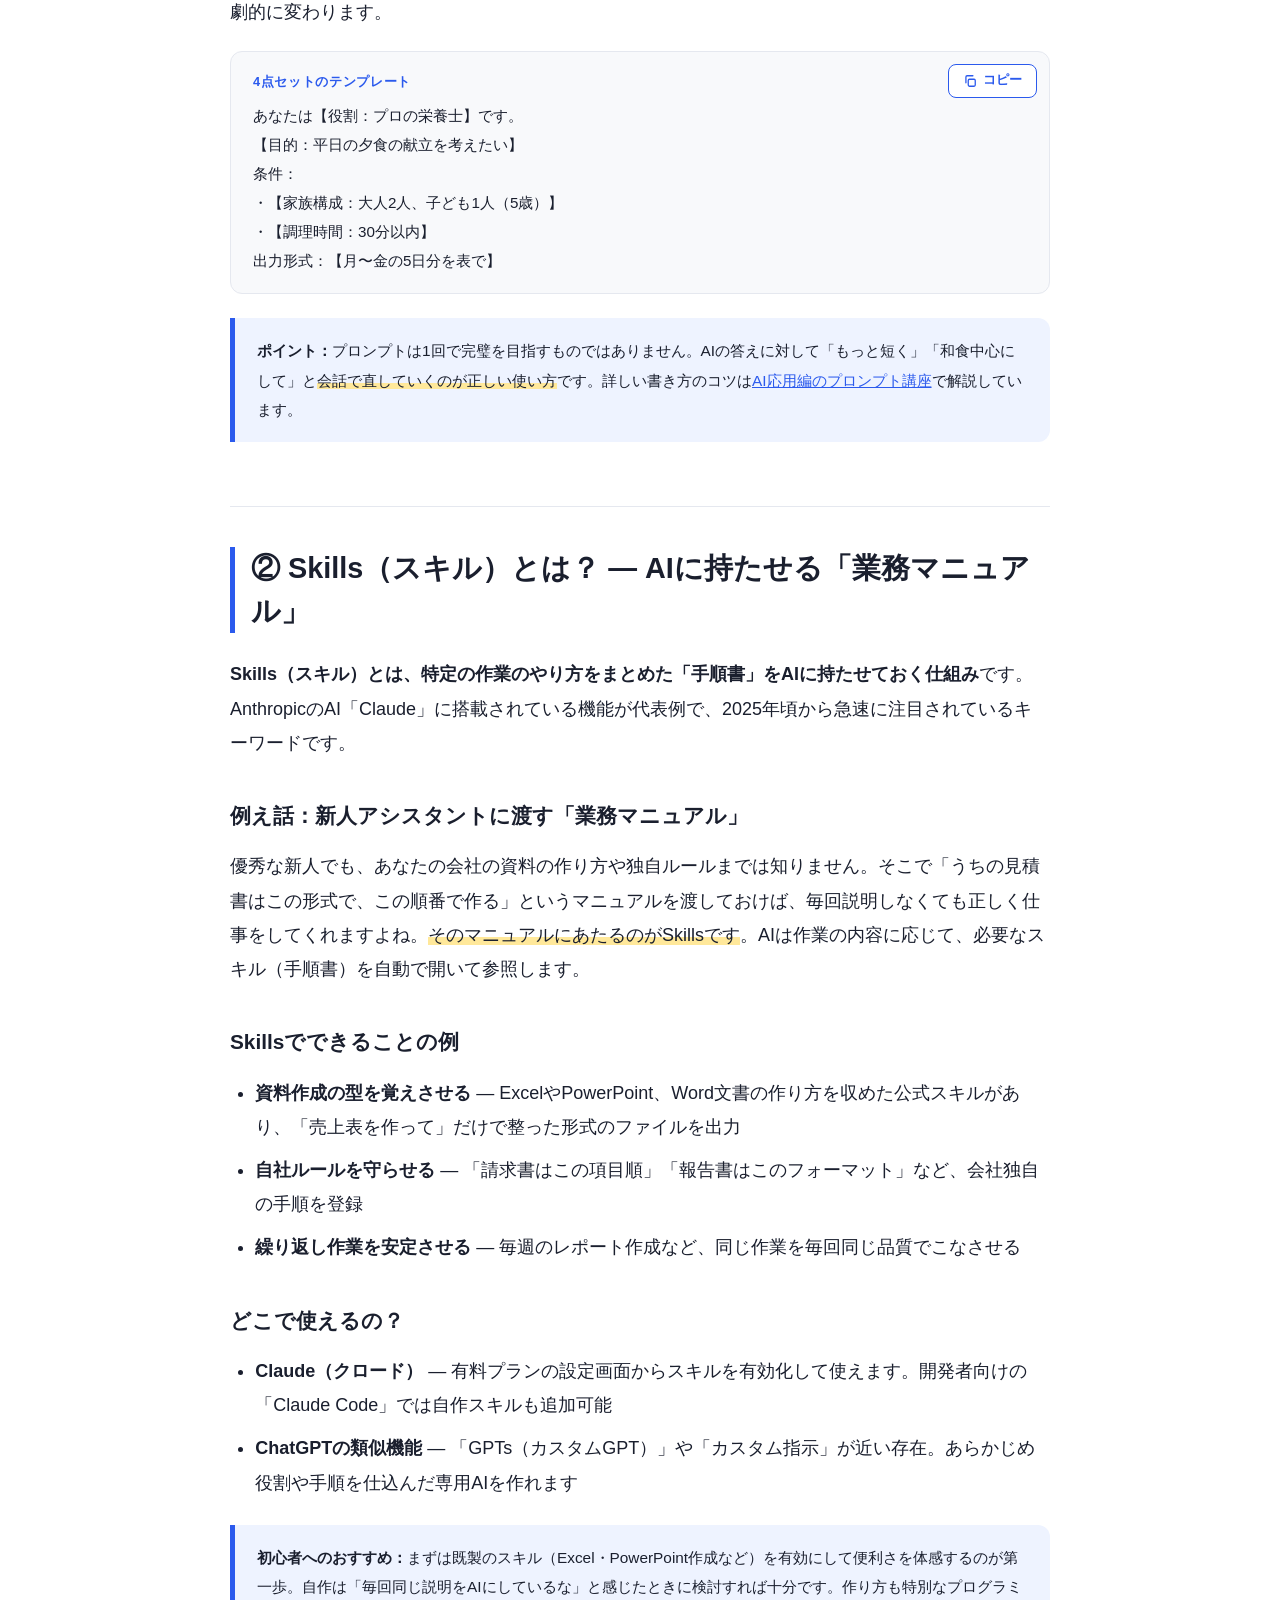
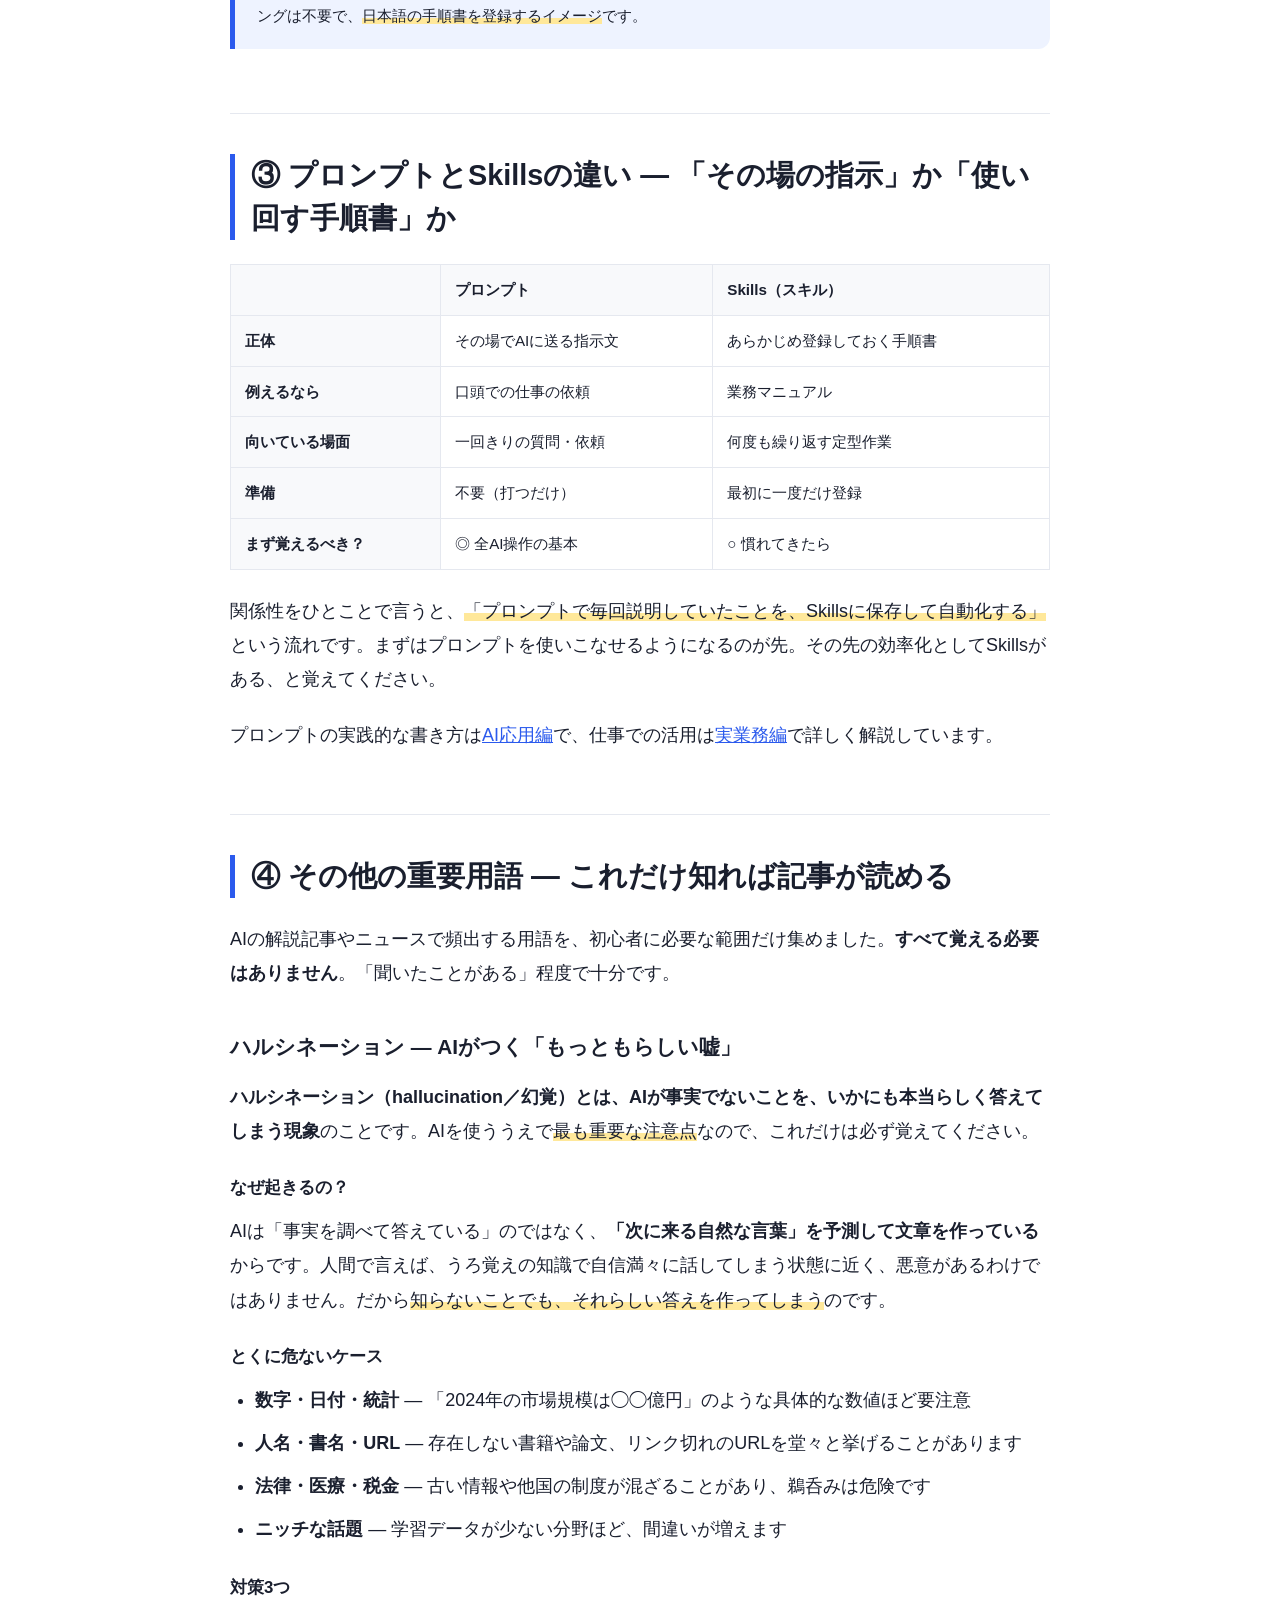
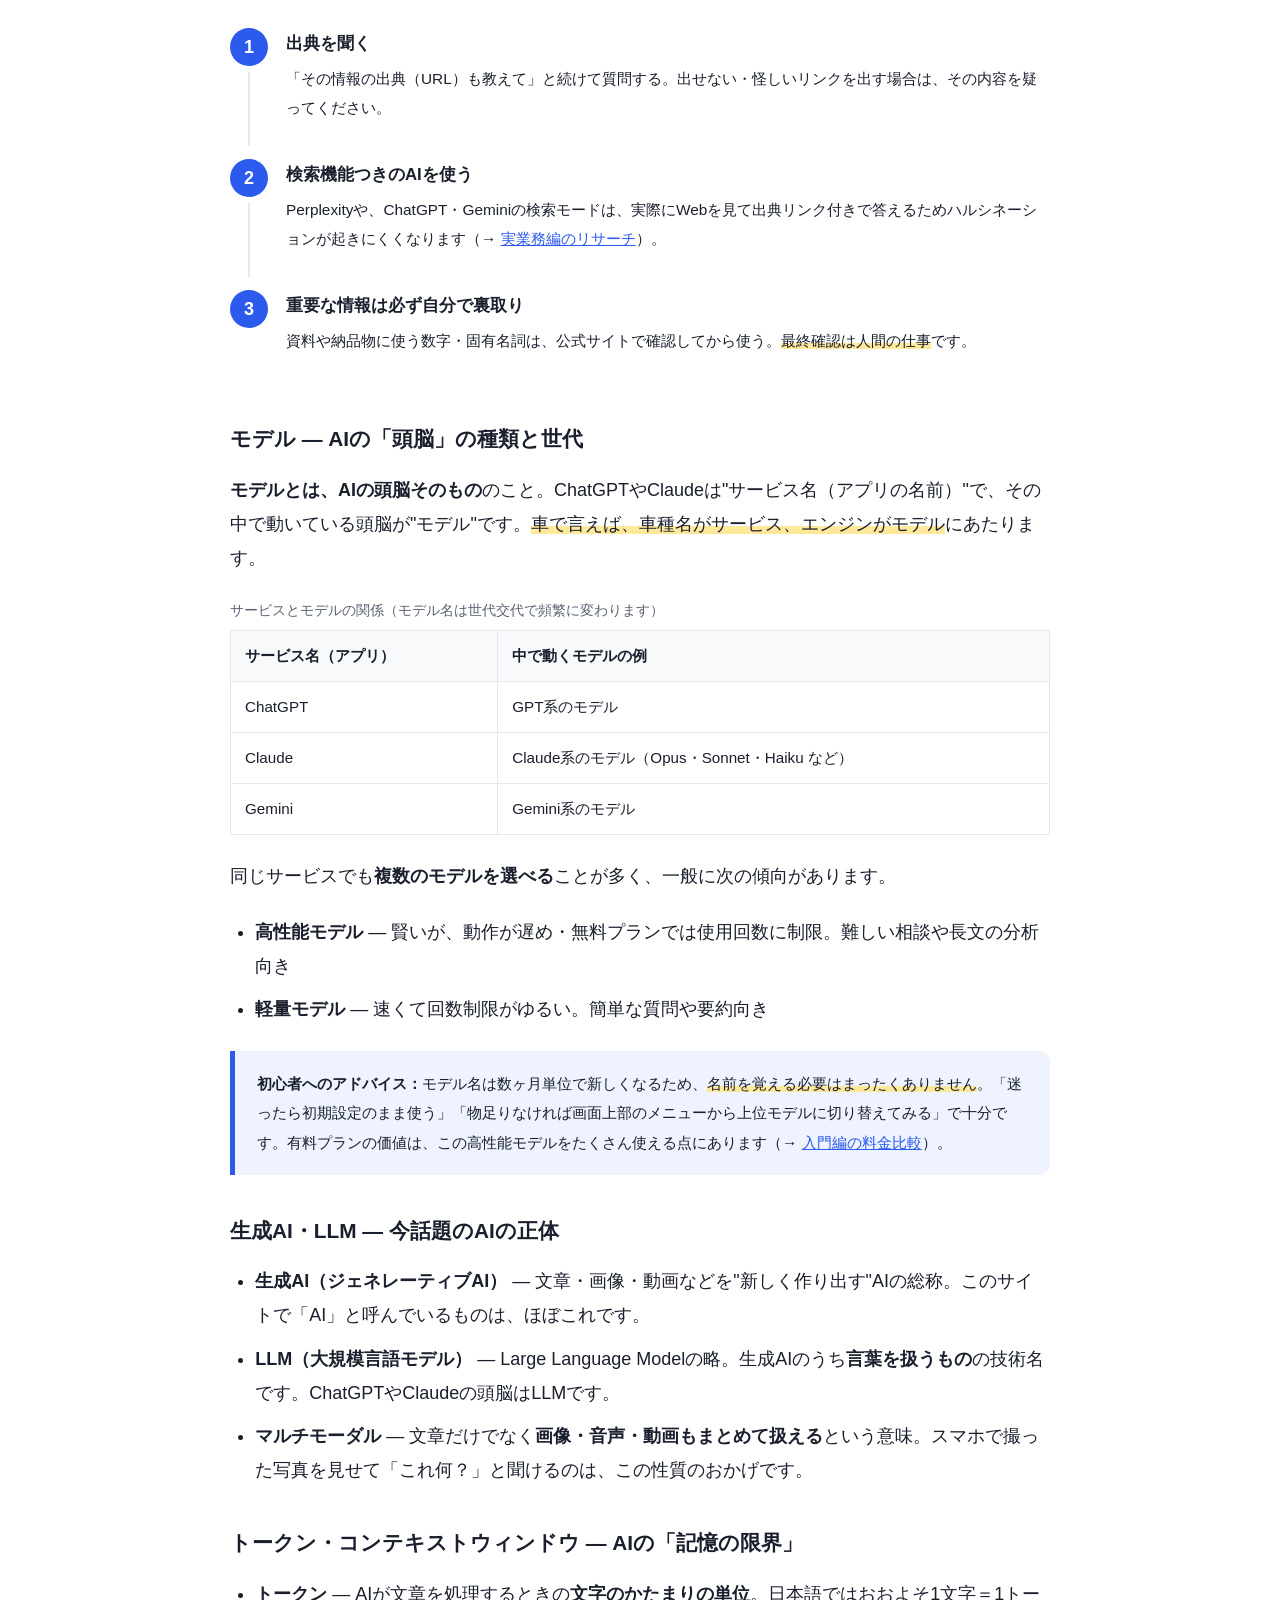
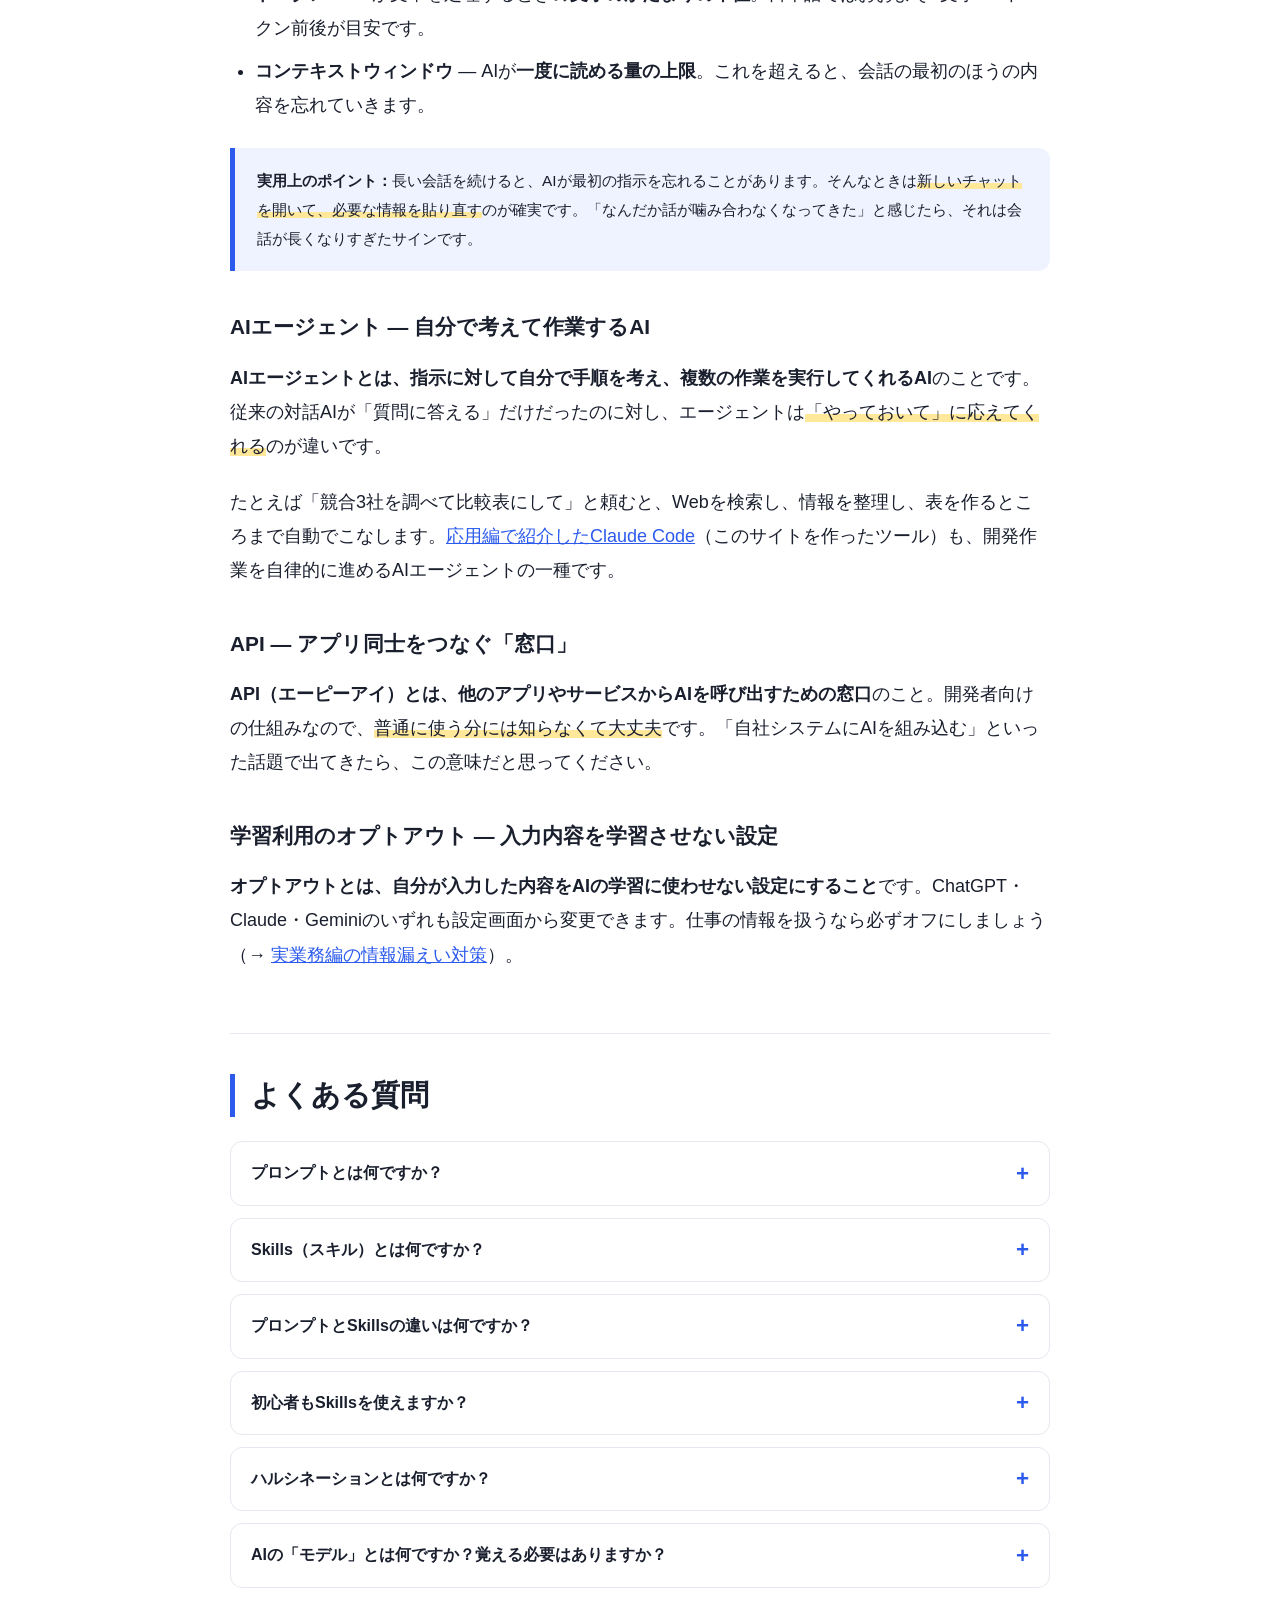
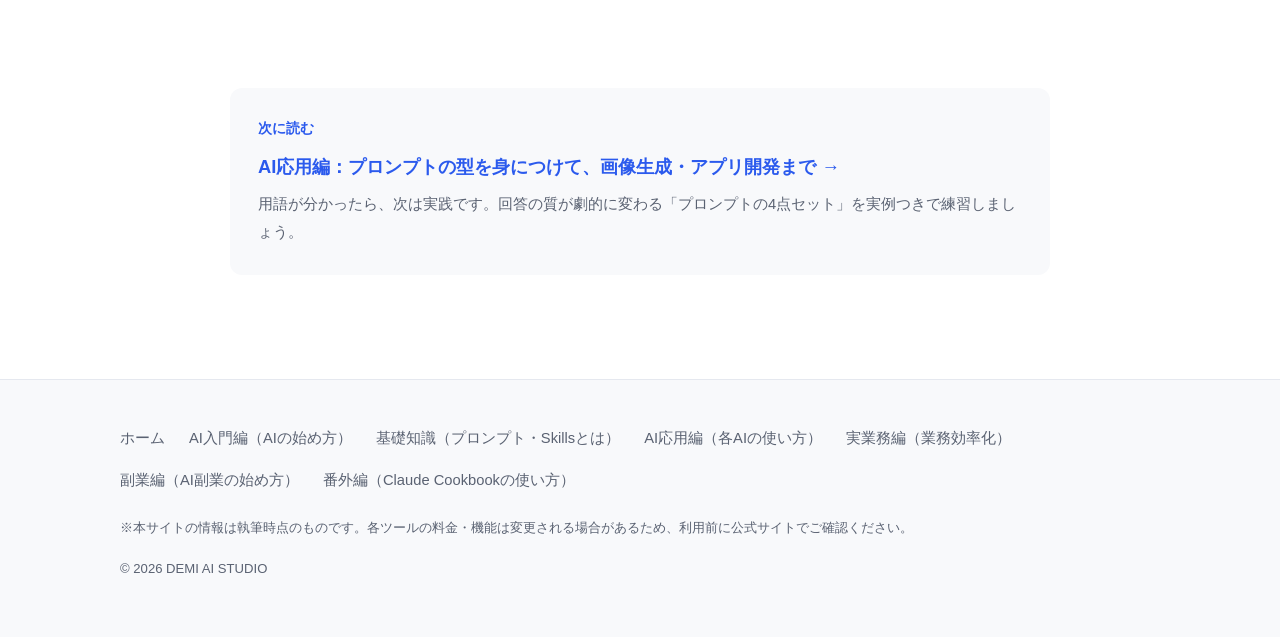
==== commit 4484a5bd: "Add Claude Cookbook bonus page and wire up site navigation Also link basics.html from the homepage b" ====
--- a/basics.html
+++ b/basics.html
@@ -3,27 +3,27 @@
 <head>
 <meta charset="UTF-8">
 <meta name="viewport" content="width=device-width, initial-scale=1.0">
-<title>AI基礎知識｜プロンプトとは？Skills（スキル）とは？を初心者向けに解説 | DEMI AI STUDIO</title>
-<meta name="description" content="AIでよく聞く「プロンプト」と「Skills（スキル）」を初心者向けにやさしく解説。プロンプトの意味と良い書き方の基本、AIに手順書を持たせるSkillsの仕組みと使いどころを、具体例つきで紹介します。">
+<title>AI用語をやさしく解説｜プロンプト・Skills・ハルシネーションとは？ | DEMI AI STUDIO</title>
+<meta name="description" content="AI初心者向けの用語解説。プロンプトとSkills（スキル）の意味と違い、AIが嘘をつくハルシネーションの原因と対策、モデル・トークン・AIエージェントなど、記事を読むのに必要な用語だけを例え話でやさしく解説します。">
 <link rel="canonical" href="https://supadondada.github.io/demi-ai-studio/basics.html">
 <meta property="og:type" content="article">
 <meta property="og:site_name" content="DEMI AI STUDIO">
-<meta property="og:title" content="AI基礎知識｜プロンプトとは？Skills（スキル）とは？を初心者向けに解説">
-<meta property="og:description" content="「プロンプト」と「Skills（スキル）」の意味・違い・使いどころを、初心者向けに具体例つきで解説。">
+<meta property="og:title" content="AI用語をやさしく解説｜プロンプト・Skills・ハルシネーションとは？">
+<meta property="og:description" content="プロンプト・Skills・ハルシネーション・モデルなど、AI初心者に必要な用語だけを例え話でやさしく解説。">
 <meta property="og:url" content="https://supadondada.github.io/demi-ai-studio/basics.html">
 <meta property="og:image" content="https://supadondada.github.io/demi-ai-studio/ogp.png">
 <meta property="og:locale" content="ja_JP">
 <meta name="twitter:card" content="summary_large_image">
-<meta name="twitter:title" content="AI基礎知識｜プロンプトとは？Skills（スキル）とは？を初心者向けに解説">
-<meta name="twitter:description" content="「プロンプト」と「Skills（スキル）」の意味・違い・使いどころを初心者向けに解説。">
+<meta name="twitter:title" content="AI用語をやさしく解説｜プロンプト・Skills・ハルシネーションとは？">
+<meta name="twitter:description" content="プロンプト・Skills・ハルシネーション・モデルなど、AI初心者に必要な用語だけをやさしく解説。">
 <link rel="stylesheet" href="style.css">
 <script src="script.js" defer></script>
 <script type="application/ld+json">
 {
   "@context": "https://schema.org",
   "@type": "Article",
-  "headline": "AI基礎知識｜プロンプトとは？Skills（スキル）とは？を初心者向けに解説",
-  "description": "AI用語「プロンプト」と「Skills（スキル）」の意味・違い・使いどころを初心者向けに解説",
+  "headline": "AI用語をやさしく解説｜プロンプト・Skills・ハルシネーションとは？",
+  "description": "プロンプト・Skills・ハルシネーション・モデル・トークン・AIエージェントなどAI用語を初心者向けに解説",
   "inLanguage": "ja",
   "mainEntityOfPage": "https://supadondada.github.io/demi-ai-studio/basics.html",
   "author": { "@type": "Organization", "name": "DEMI AI STUDIO" },
@@ -64,6 +64,16 @@
       "@type": "Question",
       "name": "初心者もSkillsを使えますか？",
       "acceptedAnswer": { "@type": "Answer", "text": "使えます。ClaudeにはExcelやPowerPointの資料作成など公式の既製スキルが用意されており、有効にするだけで使えます。自作する場合も特別なプログラミングは不要で、日本語で書いた手順書を登録するイメージです。" }
+    },
+    {
+      "@type": "Question",
+      "name": "ハルシネーションとは何ですか？",
+      "acceptedAnswer": { "@type": "Answer", "text": "AIが事実でないことを、もっともらしく答えてしまう現象です。AIは事実を調べているのではなく「次に来る自然な言葉」を予測しているために起こります。数字・日付・人名・URLは特に間違いやすいので、出典を聞く、検索機能つきのAIを使う、重要な情報は自分で裏取りする、の3点で対策してください。" }
+    },
+    {
+      "@type": "Question",
+      "name": "AIの「モデル」とは何ですか？覚える必要はありますか？",
+      "acceptedAnswer": { "@type": "Answer", "text": "モデルとはAIの頭脳そのもののことです。ChatGPTやClaudeがサービス名（アプリ）で、その中で動く頭脳がモデルにあたります。モデル名は数ヶ月単位で新しくなるため、名前を覚える必要はありません。迷ったら初期設定のまま使えば十分です。" }
     }
   ]
 }
@@ -81,6 +91,7 @@
         <li><a href="howto.html">AI応用編</a></li>
         <li><a href="business.html">実業務編</a></li>
         <li><a href="sidejob.html">副業編</a></li>
+        <li><a href="cookbook.html">番外編</a></li>
       </ul>
     </nav>
   </div>
@@ -96,8 +107,8 @@
 <main>
   <article>
     <div class="hero">
-      <p class="hero-label">基礎知識｜用語解説</p>
-      <h1>「プロンプト」と「Skills」とは？<br>AIの基本用語をやさしく解説</h1>
+      <p class="hero-label">STEP 2｜基礎知識</p>
+      <h1>AIの基本用語をやさしく解説<br>プロンプト・Skills・ハルシネーション</h1>
       <div class="hero-visual" role="img" aria-label="開いた本と吹き出しで、AI用語を学ぶことを表したイラスト">
         <svg viewBox="0 0 560 210" xmlns="http://www.w3.org/2000/svg" aria-hidden="true">
           <path d="M 90 60 Q 170 40 250 60 L 250 170 Q 170 150 90 170 Z" fill="#eef3ff"/>
@@ -114,7 +125,7 @@
           <path d="M 440 96 L 425 112" stroke="#2b5aed" stroke-width="6" stroke-linecap="round"/>
         </svg>
       </div>
-      <p class="lead">AIの解説でかならず出てくる2つの言葉、<strong>「プロンプト」</strong>と<strong>「Skills（スキル）」</strong>。この2つの意味と違いが分かると、AIのニュースも使い方の説明もぐっと理解しやすくなります。どちらも例え話と具体例でやさしく解説します。</p>
+      <p class="lead">AIの解説でかならず出てくる用語を、<strong>初心者に必要な範囲だけ</strong>例え話でやさしく解説します。まずは基本の<strong>「プロンプト」</strong>と<strong>「Skills（スキル）」</strong>から。最後に、AIを使ううえで最重要の<strong>「ハルシネーション」</strong>など、記事を読むのに必要な用語をまとめています。</p>
     </div>
 
     <div class="content">
@@ -124,6 +135,7 @@
           <li><a href="#prompt">① プロンプトとは？</a></li>
           <li><a href="#skills">② Skills（スキル）とは？</a></li>
           <li><a href="#difference">③ 2つの違いと使い分け</a></li>
+          <li><a href="#glossary">④ その他の重要用語</a></li>
         </ul>
       </nav>
 
@@ -206,6 +218,79 @@
         <p>プロンプトの実践的な書き方は<a href="howto.html#prompt">AI応用編</a>で、仕事での活用は<a href="business.html">実業務編</a>で詳しく解説しています。</p>
       </section>
 
+      <section class="section" aria-labelledby="glossary">
+        <h2 id="glossary">④ その他の重要用語 — これだけ知れば記事が読める</h2>
+        <p>AIの解説記事やニュースで頻出する用語を、初心者に必要な範囲だけ集めました。<strong>すべて覚える必要はありません</strong>。「聞いたことがある」程度で十分です。</p>
+
+        <h3 id="hallucination">ハルシネーション — AIがつく「もっともらしい嘘」</h3>
+        <p><strong>ハルシネーション（hallucination／幻覚）とは、AIが事実でないことを、いかにも本当らしく答えてしまう現象</strong>のことです。AIを使ううえで<em>最も重要な注意点</em>なので、これだけは必ず覚えてください。</p>
+        <h4>なぜ起きるの？</h4>
+        <p>AIは「事実を調べて答えている」のではなく、<strong>「次に来る自然な言葉」を予測して文章を作っている</strong>からです。人間で言えば、うろ覚えの知識で自信満々に話してしまう状態に近く、悪意があるわけではありません。だから<em>知らないことでも、それらしい答えを作ってしまう</em>のです。</p>
+        <h4>とくに危ないケース</h4>
+        <ul>
+          <li><strong>数字・日付・統計</strong> — 「2024年の市場規模は◯◯億円」のような具体的な数値ほど要注意</li>
+          <li><strong>人名・書名・URL</strong> — 存在しない書籍や論文、リンク切れのURLを堂々と挙げることがあります</li>
+          <li><strong>法律・医療・税金</strong> — 古い情報や他国の制度が混ざることがあり、鵜呑みは危険です</li>
+          <li><strong>ニッチな話題</strong> — 学習データが少ない分野ほど、間違いが増えます</li>
+        </ul>
+        <h4>対策3つ</h4>
+        <ol class="steps">
+          <li><span class="step-title">出典を聞く</span><p>「その情報の出典（URL）も教えて」と続けて質問する。出せない・怪しいリンクを出す場合は、その内容を疑ってください。</p></li>
+          <li><span class="step-title">検索機能つきのAIを使う</span><p>Perplexityや、ChatGPT・Geminiの検索モードは、実際にWebを見て出典リンク付きで答えるためハルシネーションが起きにくくなります（→ <a href="business.html#research">実業務編のリサーチ</a>）。</p></li>
+          <li><span class="step-title">重要な情報は必ず自分で裏取り</span><p>資料や納品物に使う数字・固有名詞は、公式サイトで確認してから使う。<em>最終確認は人間の仕事</em>です。</p></li>
+        </ol>
+
+        <h3 id="model">モデル — AIの「頭脳」の種類と世代</h3>
+        <p><strong>モデルとは、AIの頭脳そのもの</strong>のこと。ChatGPTやClaudeは"サービス名（アプリの名前）"で、その中で動いている頭脳が"モデル"です。<em>車で言えば、車種名がサービス、エンジンがモデル</em>にあたります。</p>
+        <div class="table-wrap">
+          <table>
+            <caption style="text-align:left; font-size:0.85rem; color:#5a6272; margin-bottom:8px;">サービスとモデルの関係（モデル名は世代交代で頻繁に変わります）</caption>
+            <thead>
+              <tr><th>サービス名（アプリ）</th><th>中で動くモデルの例</th></tr>
+            </thead>
+            <tbody>
+              <tr><td>ChatGPT</td><td>GPT系のモデル</td></tr>
+              <tr><td>Claude</td><td>Claude系のモデル（Opus・Sonnet・Haiku など）</td></tr>
+              <tr><td>Gemini</td><td>Gemini系のモデル</td></tr>
+            </tbody>
+          </table>
+        </div>
+        <p>同じサービスでも<strong>複数のモデルを選べる</strong>ことが多く、一般に次の傾向があります。</p>
+        <ul>
+          <li><strong>高性能モデル</strong> — 賢いが、動作が遅め・無料プランでは使用回数に制限。難しい相談や長文の分析向き</li>
+          <li><strong>軽量モデル</strong> — 速くて回数制限がゆるい。簡単な質問や要約向き</li>
+        </ul>
+        <div class="note-box">
+          <strong>初心者へのアドバイス：</strong>モデル名は数ヶ月単位で新しくなるため、<em>名前を覚える必要はまったくありません</em>。「迷ったら初期設定のまま使う」「物足りなければ画面上部のメニューから上位モデルに切り替えてみる」で十分です。有料プランの価値は、この高性能モデルをたくさん使える点にあります（→ <a href="start.html#sec5">入門編の料金比較</a>）。
+        </div>
+
+        <h3 id="genai">生成AI・LLM — 今話題のAIの正体</h3>
+        <ul>
+          <li><strong>生成AI（ジェネレーティブAI）</strong> — 文章・画像・動画などを"新しく作り出す"AIの総称。このサイトで「AI」と呼んでいるものは、ほぼこれです。</li>
+          <li><strong>LLM（大規模言語モデル）</strong> — Large Language Modelの略。生成AIのうち<strong>言葉を扱うもの</strong>の技術名です。ChatGPTやClaudeの頭脳はLLMです。</li>
+          <li><strong>マルチモーダル</strong> — 文章だけでなく<strong>画像・音声・動画もまとめて扱える</strong>という意味。スマホで撮った写真を見せて「これ何？」と聞けるのは、この性質のおかげです。</li>
+        </ul>
+
+        <h3 id="token">トークン・コンテキストウィンドウ — AIの「記憶の限界」</h3>
+        <ul>
+          <li><strong>トークン</strong> — AIが文章を処理するときの<strong>文字のかたまりの単位</strong>。日本語ではおおよそ1文字＝1トークン前後が目安です。</li>
+          <li><strong>コンテキストウィンドウ</strong> — AIが<strong>一度に読める量の上限</strong>。これを超えると、会話の最初のほうの内容を忘れていきます。</li>
+        </ul>
+        <div class="note-box">
+          <strong>実用上のポイント：</strong>長い会話を続けると、AIが最初の指示を忘れることがあります。そんなときは<em>新しいチャットを開いて、必要な情報を貼り直す</em>のが確実です。「なんだか話が噛み合わなくなってきた」と感じたら、それは会話が長くなりすぎたサインです。
+        </div>
+
+        <h3 id="agent">AIエージェント — 自分で考えて作業するAI</h3>
+        <p><strong>AIエージェントとは、指示に対して自分で手順を考え、複数の作業を実行してくれるAI</strong>のことです。従来の対話AIが「質問に答える」だけだったのに対し、エージェントは<em>「やっておいて」に応えてくれる</em>のが違いです。</p>
+        <p>たとえば「競合3社を調べて比較表にして」と頼むと、Webを検索し、情報を整理し、表を作るところまで自動でこなします。<a href="howto.html#dev">応用編で紹介したClaude Code</a>（このサイトを作ったツール）も、開発作業を自律的に進めるAIエージェントの一種です。</p>
+
+        <h3 id="api">API — アプリ同士をつなぐ「窓口」</h3>
+        <p><strong>API（エーピーアイ）とは、他のアプリやサービスからAIを呼び出すための窓口</strong>のこと。開発者向けの仕組みなので、<em>普通に使う分には知らなくて大丈夫</em>です。「自社システムにAIを組み込む」といった話題で出てきたら、この意味だと思ってください。</p>
+
+        <h3 id="optout">学習利用のオプトアウト — 入力内容を学習させない設定</h3>
+        <p><strong>オプトアウトとは、自分が入力した内容をAIの学習に使わせない設定にすること</strong>です。ChatGPT・Claude・Geminiのいずれも設定画面から変更できます。仕事の情報を扱うなら必ずオフにしましょう（→ <a href="business.html#rules">実業務編の情報漏えい対策</a>）。</p>
+      </section>
+
       <section class="section faq" aria-labelledby="faq">
         <h2 id="faq">よくある質問</h2>
         <details>
@@ -223,6 +308,14 @@
         <details>
           <summary>初心者もSkillsを使えますか？</summary>
           <p class="faq-a">使えます。ClaudeにはExcelやPowerPoint資料作成などの既製スキルが用意されており、有効にするだけで使えます。自作する場合もプログラミングは不要で、日本語で書いた手順書を登録するイメージです。</p>
+        </details>
+        <details>
+          <summary>ハルシネーションとは何ですか？</summary>
+          <p class="faq-a">AIが事実でないことを、もっともらしく答えてしまう現象です。AIは事実を調べているのではなく「次に来る自然な言葉」を予測しているために起こります。数字・日付・人名・URLは特に間違いやすいので、出典を聞く、検索機能つきのAIを使う、重要な情報は自分で裏取りする、の3点で対策してください。</p>
+        </details>
+        <details>
+          <summary>AIの「モデル」とは何ですか？覚える必要はありますか？</summary>
+          <p class="faq-a">モデルとはAIの頭脳そのもののことです。ChatGPTやClaudeがサービス名（アプリ）で、その中で動く頭脳がモデルにあたります。モデル名は数ヶ月単位で新しくなるため、名前を覚える必要はありません。迷ったら初期設定のまま使えば十分です。</p>
         </details>
       </section>
 
@@ -246,6 +339,7 @@
         <li><a href="howto.html">AI応用編（各AIの使い方）</a></li>
         <li><a href="business.html">実業務編（業務効率化）</a></li>
         <li><a href="sidejob.html">副業編（AI副業の始め方）</a></li>
+        <li><a href="cookbook.html">番外編（Claude Cookbookの使い方）</a></li>
       </ul>
     </nav>
     <p class="footer-note">※本サイトの情報は執筆時点のものです。各ツールの料金・機能は変更される場合があるため、利用前に公式サイトでご確認ください。</p>
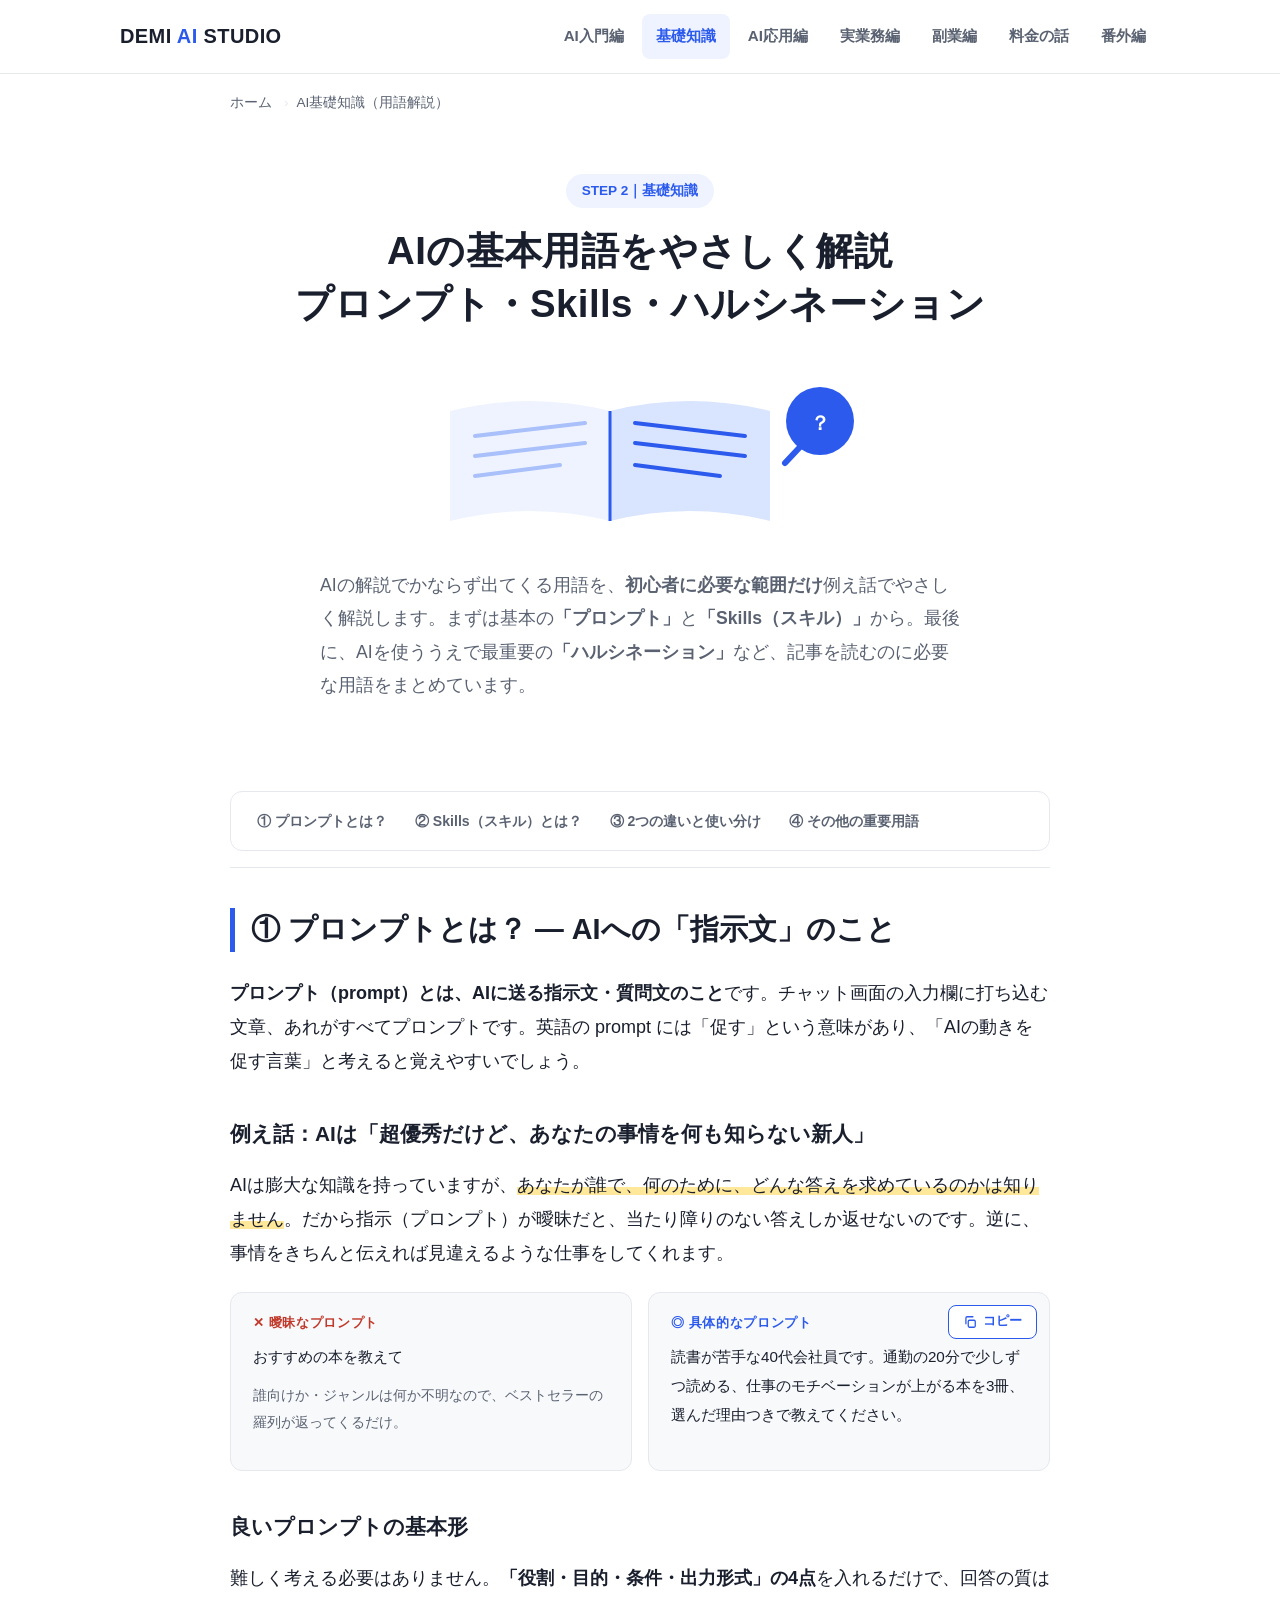
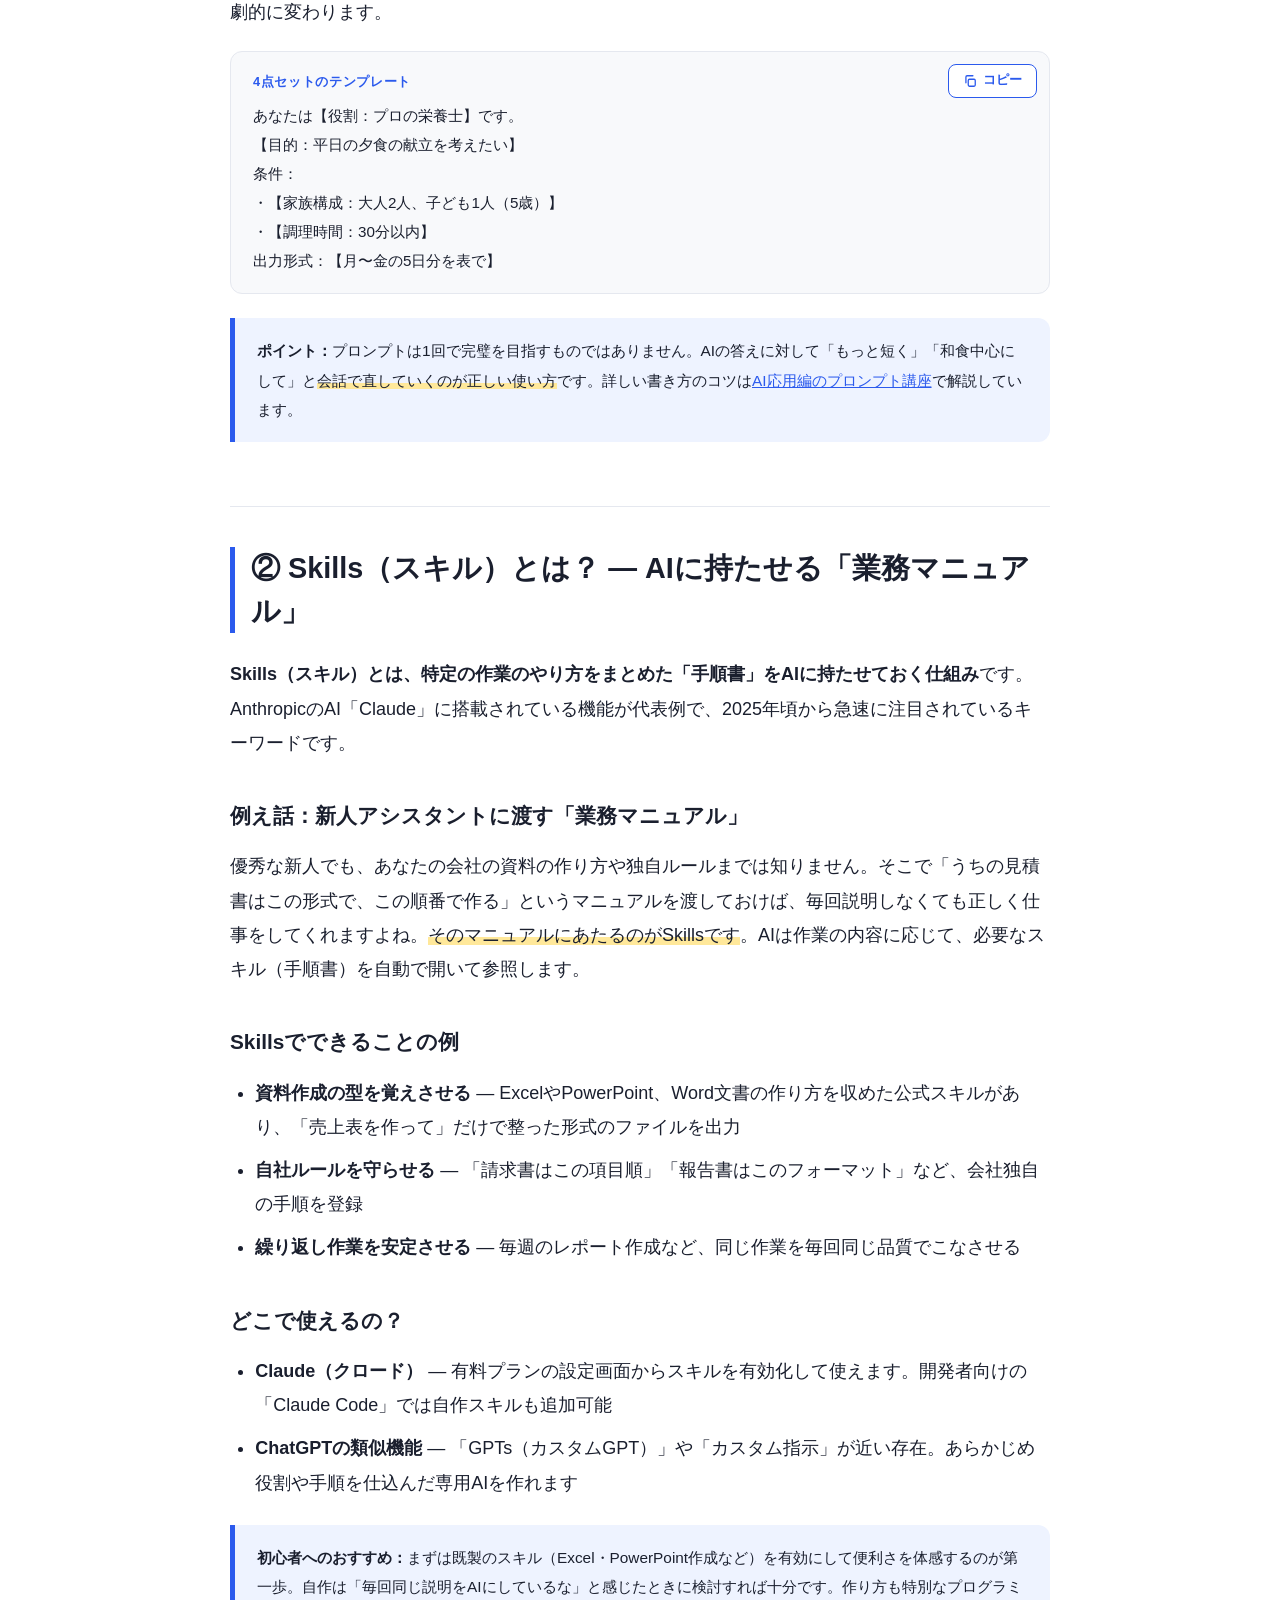
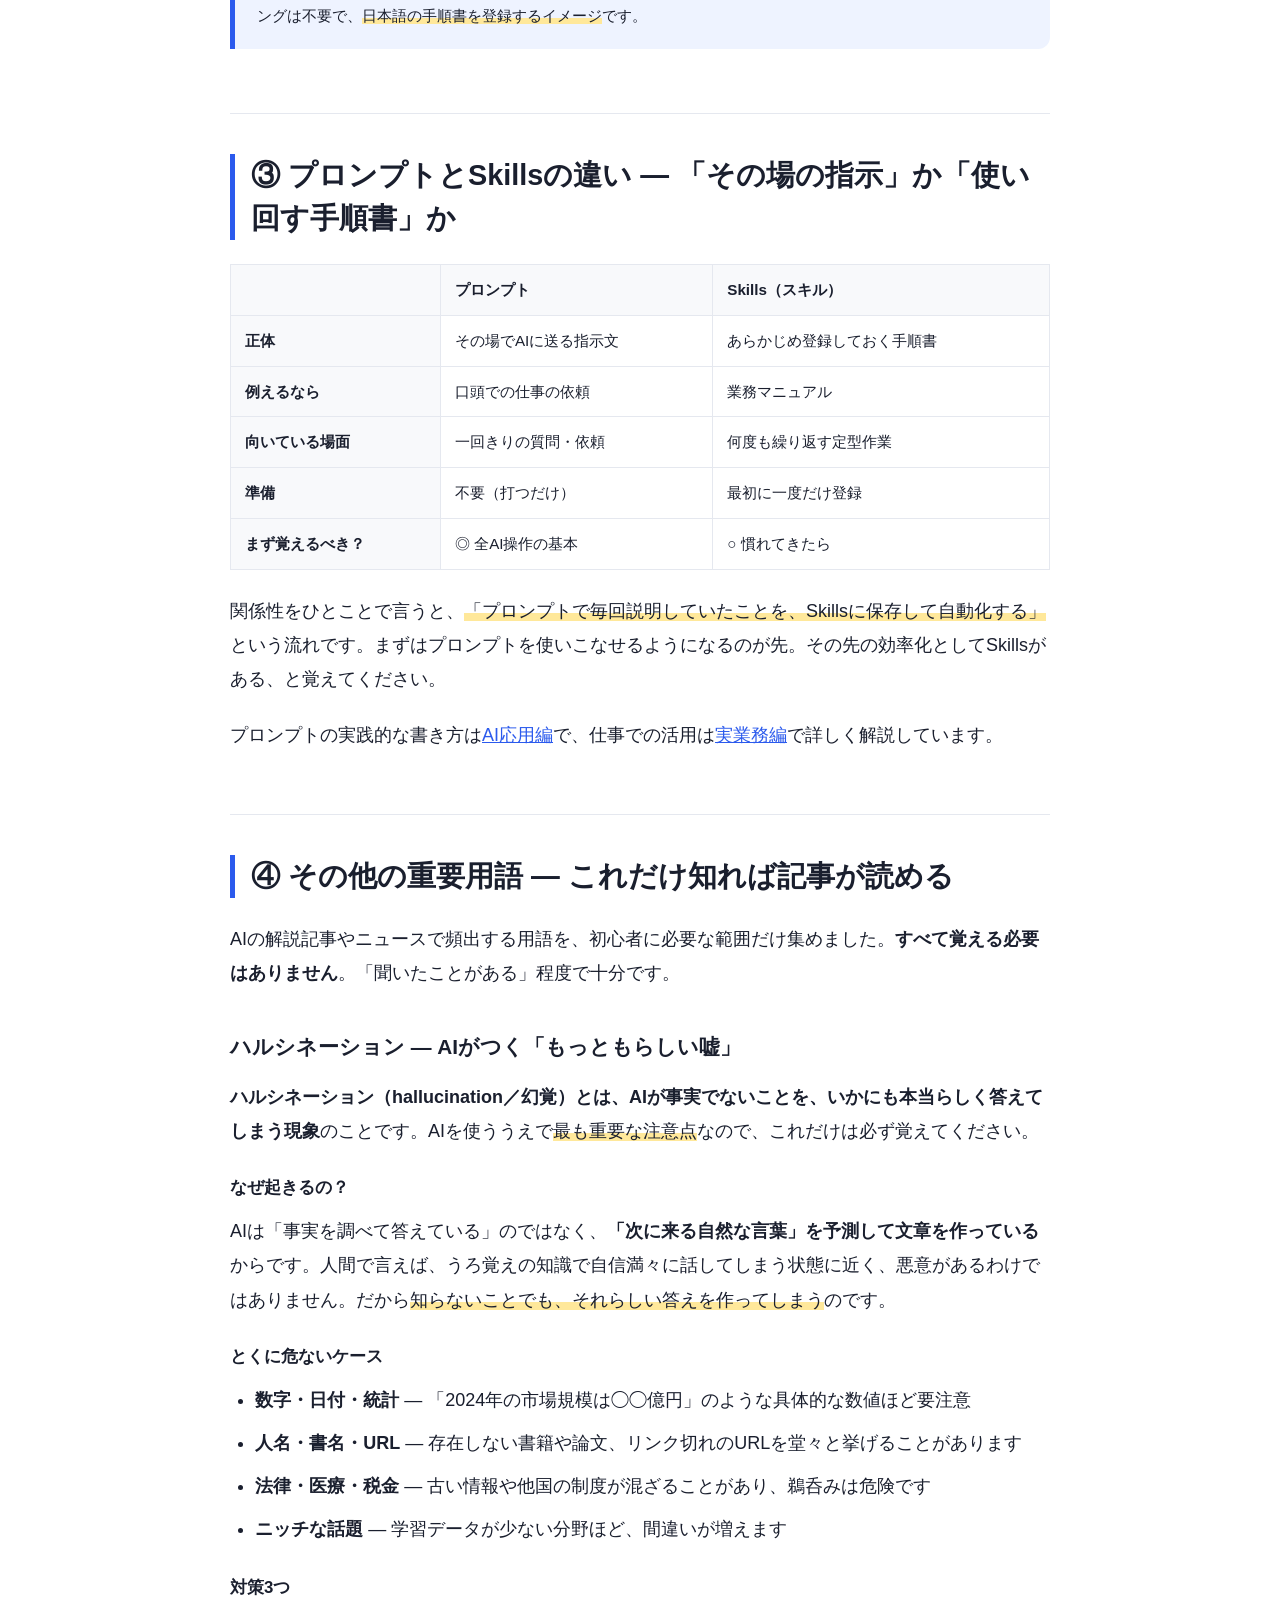
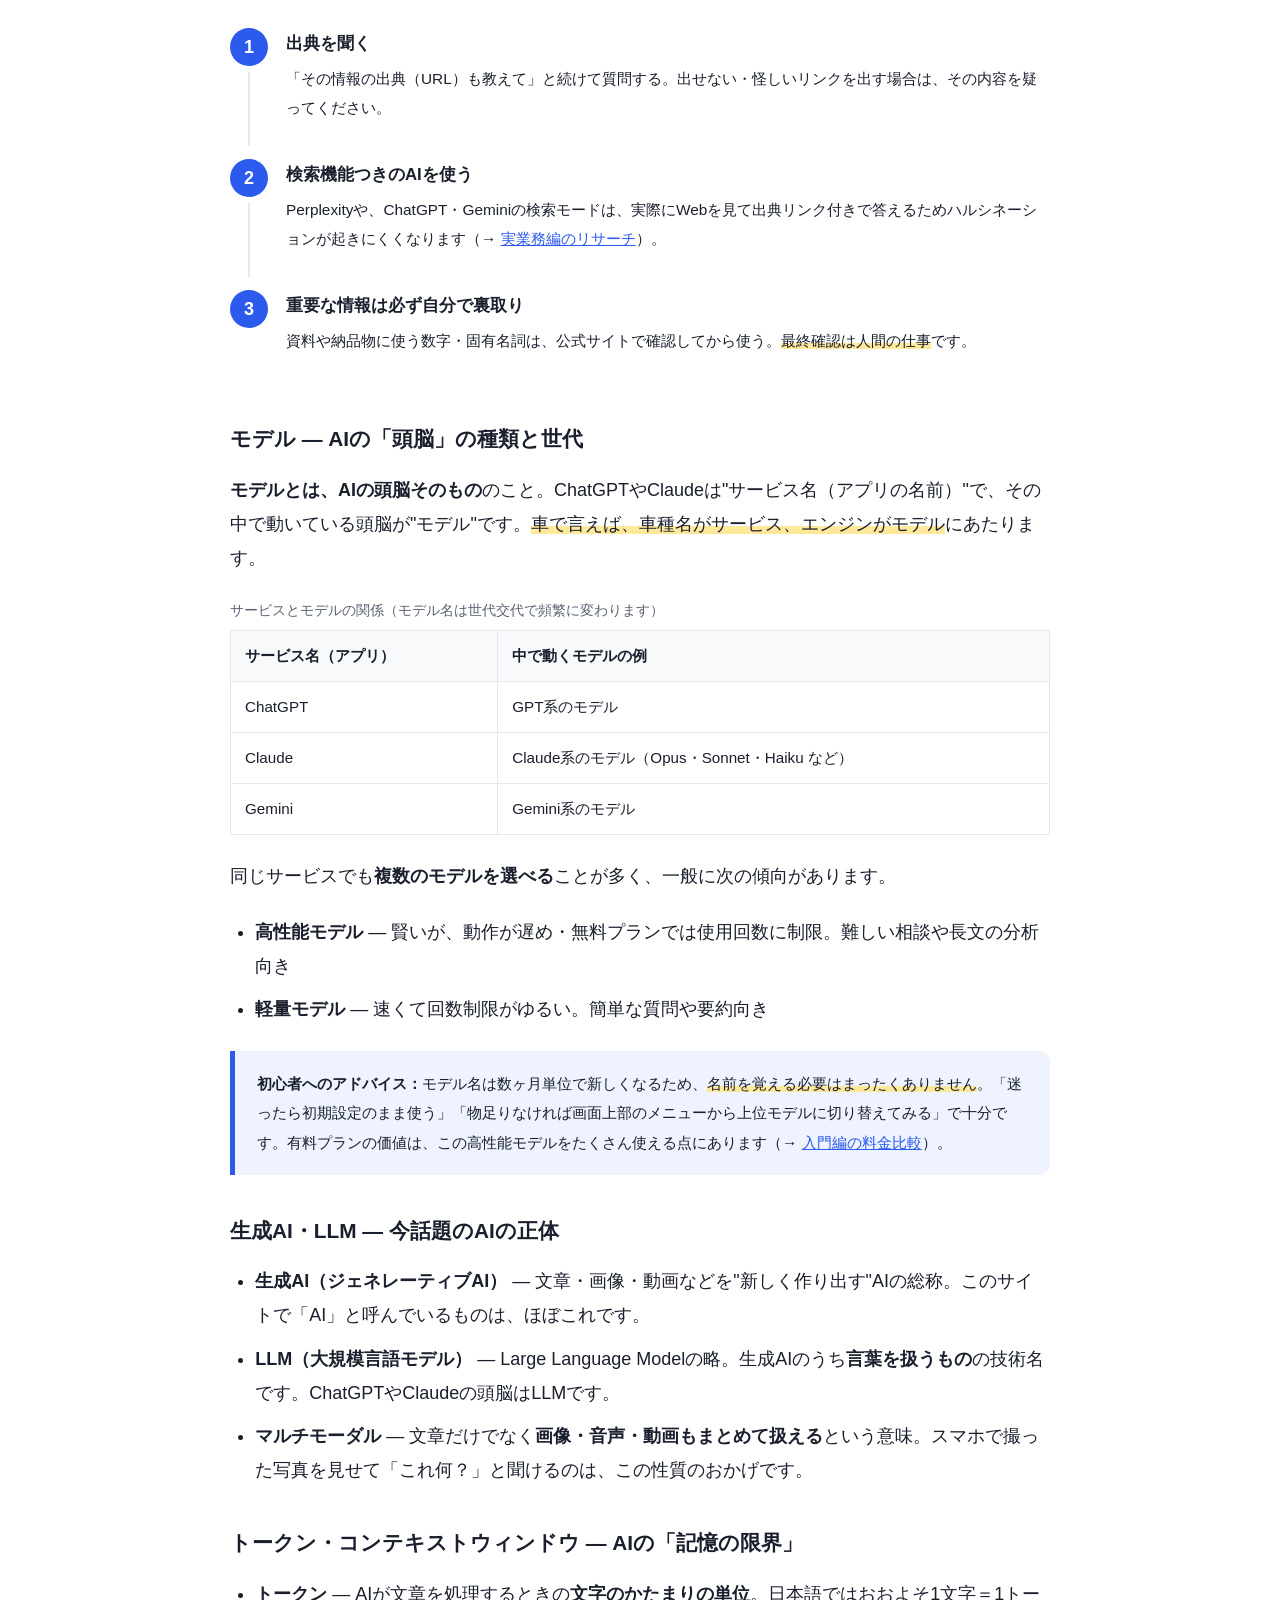
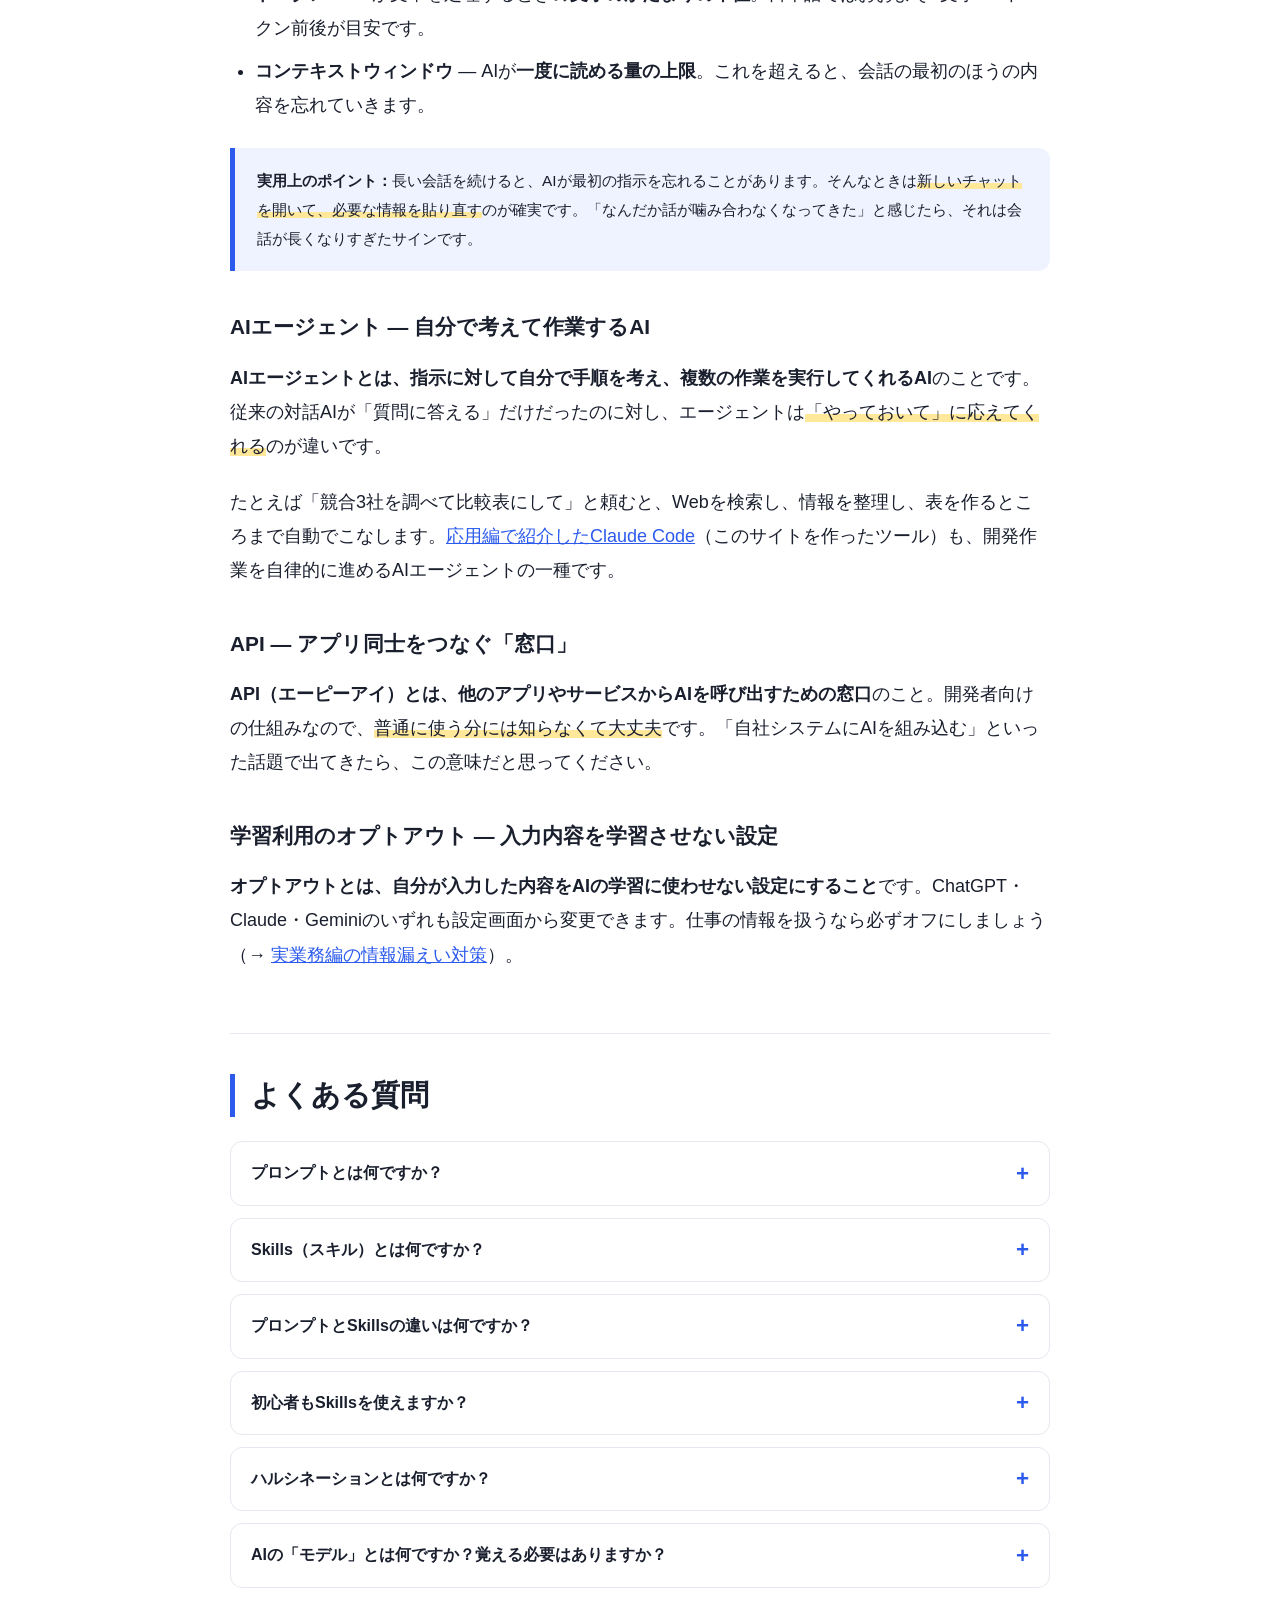
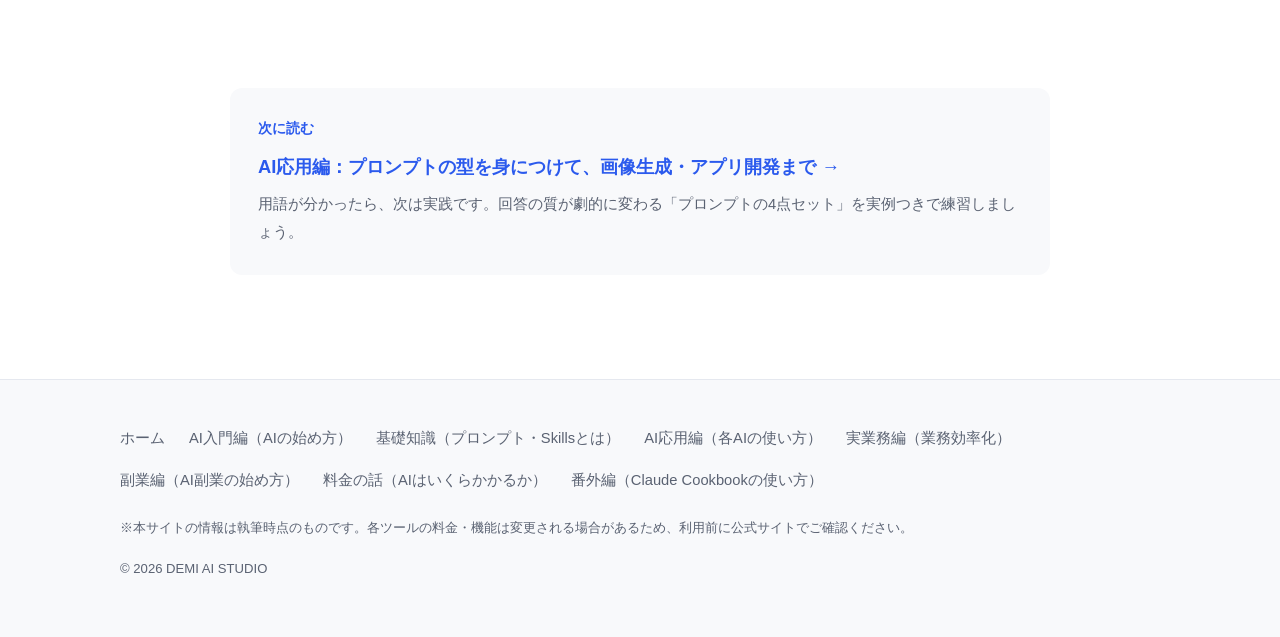
==== commit 7deb0235: "Add pricing page consolidating cost info scattered across the site Built around durable facts (free/" ====
--- a/basics.html
+++ b/basics.html
@@ -91,6 +91,7 @@
         <li><a href="howto.html">AI応用編</a></li>
         <li><a href="business.html">実業務編</a></li>
         <li><a href="sidejob.html">副業編</a></li>
+        <li><a href="pricing.html">料金の話</a></li>
         <li><a href="cookbook.html">番外編</a></li>
       </ul>
     </nav>
@@ -339,6 +340,7 @@
         <li><a href="howto.html">AI応用編（各AIの使い方）</a></li>
         <li><a href="business.html">実業務編（業務効率化）</a></li>
         <li><a href="sidejob.html">副業編（AI副業の始め方）</a></li>
+        <li><a href="pricing.html">料金の話（AIはいくらかかるか）</a></li>
         <li><a href="cookbook.html">番外編（Claude Cookbookの使い方）</a></li>
       </ul>
     </nav>
